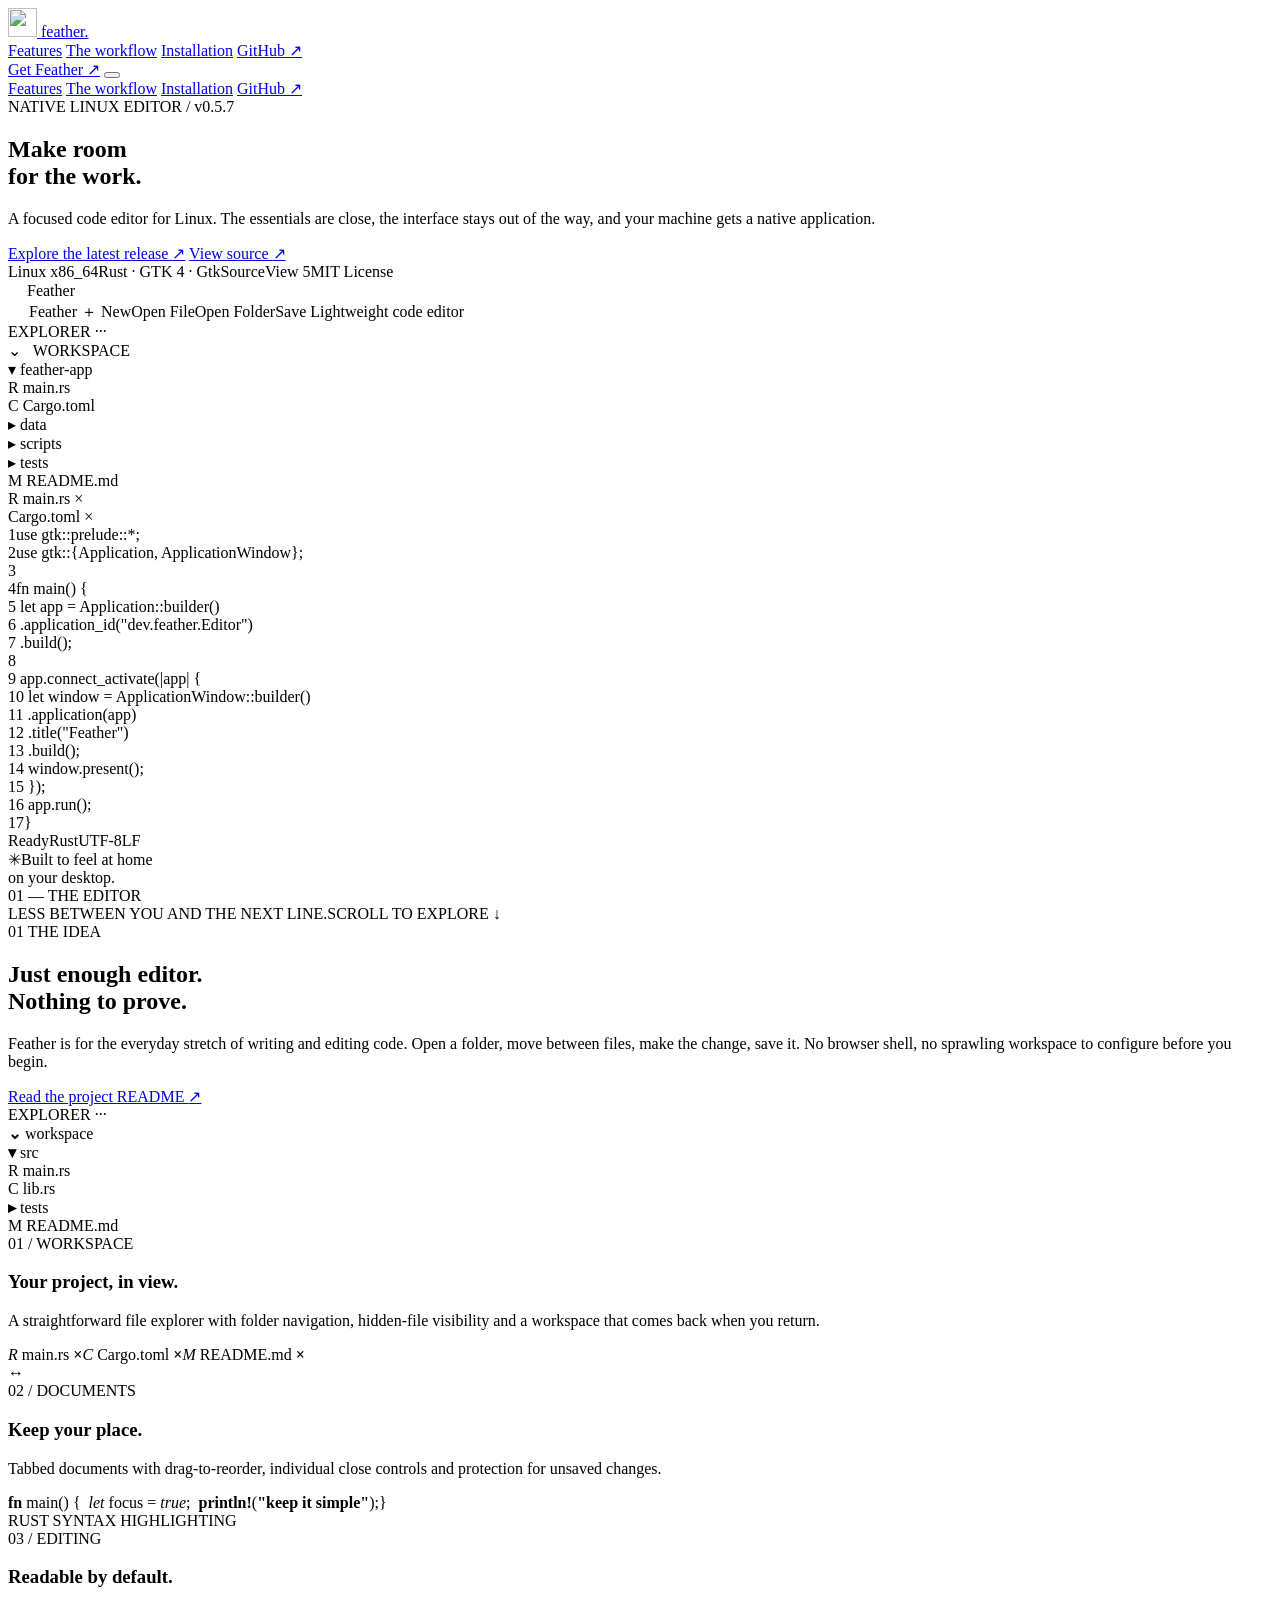
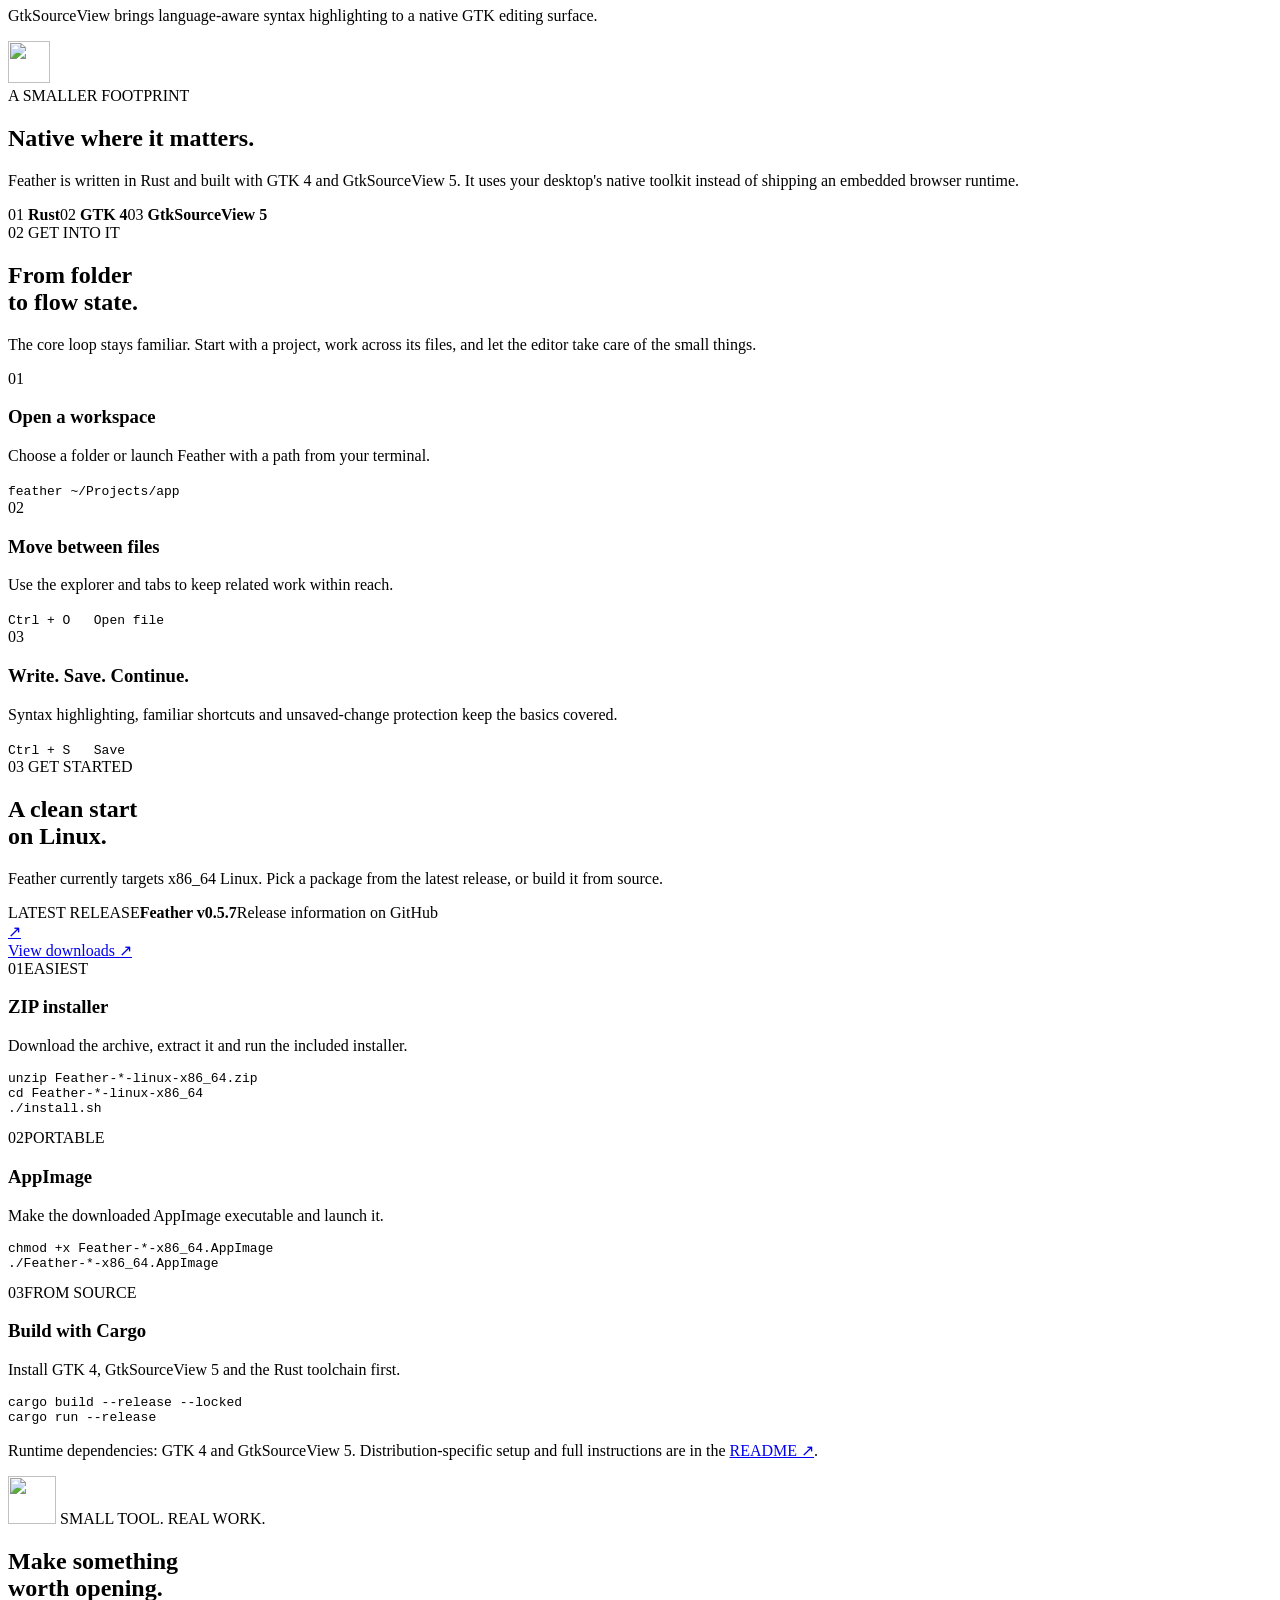
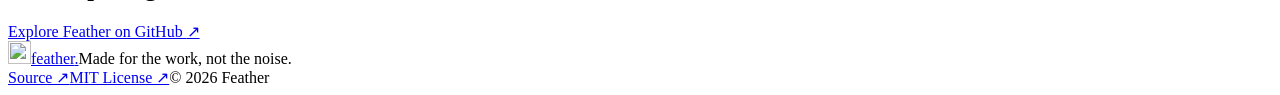
==== docs/index.html @ 0cebb91c "Add Feather project showcase website" ====
<!doctype html>
<html lang="en">
<head>
  <meta charset="utf-8">
  <meta name="viewport" content="width=device-width, initial-scale=1">
  <meta name="theme-color" content="#11111b">
  <meta name="description" content="Feather is a lightweight native code editor for Linux. Focused editing, a familiar workspace, and no Electron runtime.">
  <meta property="og:type" content="website">
  <meta property="og:title" content="Feather — A quieter place to write code">
  <meta property="og:description" content="A lightweight native code editor for Linux, built with Rust, GTK 4 and GtkSourceView 5.">
  <meta property="og:image" content="assets/feather-mark.svg">
  <title>Feather — A quieter place to write code</title>
  <link rel="icon" type="image/svg+xml" href="assets/feather-mark.svg">
  <link rel="preconnect" href="https://fonts.googleapis.com">
  <link rel="preconnect" href="https://fonts.gstatic.com" crossorigin>
  <link href="https://fonts.googleapis.com/css2?family=DM+Mono:wght@400;500&family=DM+Sans:wght@400;500;600;700&family=Manrope:wght@400;500;600;700;800&display=swap" rel="stylesheet">
  <link rel="stylesheet" href="styles.css">
  <script src="script.js" defer></script>
</head>
<body>
  <div class="site-shell">
    <header class="site-header">
      <a class="wordmark" href="#top" aria-label="Feather home">
        <img src="assets/feather-mark.svg" alt="" width="29" height="29">
        <span>feather<span class="wordmark-period">.</span></span>
      </a>
      <nav class="main-nav" aria-label="Main navigation">
        <a href="#features">Features</a>
        <a href="#workflow">The workflow</a>
        <a href="#install">Installation</a>
        <a href="https://github.com/ADevNamedDeLL/Feather" target="_blank" rel="noreferrer">GitHub <span aria-hidden="true">↗</span></a>
      </nav>
      <a class="header-cta" href="#install">Get Feather <span aria-hidden="true">↗</span></a>
      <button class="menu-toggle" type="button" aria-label="Open navigation" aria-expanded="false" aria-controls="mobile-nav"><span></span><span></span></button>
    </header>
    <nav class="mobile-nav" id="mobile-nav" aria-label="Mobile navigation">
      <a href="#features">Features</a>
      <a href="#workflow">The workflow</a>
      <a href="#install">Installation</a>
      <a href="https://github.com/ADevNamedDeLL/Feather" target="_blank" rel="noreferrer">GitHub ↗</a>
    </nav>

    <main id="top">
      <section class="hero">
        <div class="hero-copy">
          <div class="eyebrow"><span class="status-dot"></span> NATIVE LINUX EDITOR <span class="eyebrow-divider">/</span> <span data-version>v0.5.7</span></div>
          <h1>Make room<br>for <span class="serif-word">the work.</span></h1>
          <p class="hero-description">A focused code editor for Linux. The essentials are close, the interface stays out of the way, and your machine gets a native application.</p>
          <div class="hero-actions">
            <a class="button button-primary" href="https://github.com/ADevNamedDeLL/Feather/releases/latest">Explore the latest release <span aria-hidden="true">↗</span></a>
            <a class="text-link" href="https://github.com/ADevNamedDeLL/Feather" target="_blank" rel="noreferrer">View source <span aria-hidden="true">↗</span></a>
          </div>
          <div class="hero-meta"><span><i></i> Linux x86_64</span><span>Rust · GTK 4 · GtkSourceView 5</span><span>MIT License</span></div>
        </div>
        <div class="hero-art" aria-label="Illustration of the Feather code editor interface">
          <div class="art-glow"></div>
          <div class="editor-window">
            <div class="window-top">
              <div class="window-controls"><i></i><i></i><i></i></div>
              <div class="window-title"><img src="assets/feather-mark.svg" alt="" width="15" height="15"> Feather</div>
              <div class="window-top-end"><span></span><span></span><span></span></div>
            </div>
            <div class="editor-toolbar">
              <span class="mini-brand"><img src="assets/feather-mark.svg" alt="" width="17" height="17"> Feather</span>
              <span class="tool-pill">＋ New</span><span class="tool-pill">Open File</span><span class="tool-pill">Open Folder</span><span class="tool-pill">Save</span>
              <span class="toolbar-caption">Lightweight code editor</span>
            </div>
            <div class="editor-content">
              <aside class="editor-sidebar">
                <div class="sidebar-heading">EXPLORER <span>···</span></div>
                <div class="workspace-label">⌄ &nbsp; WORKSPACE</div>
                <div class="folder-row"><span class="folder-glyph">▾</span> feather-app</div>
                <div class="file-row active"><span class="file-glyph rust">R</span> main.rs</div>
                <div class="file-row"><span class="file-glyph blue">C</span> Cargo.toml</div>
                <div class="folder-row"><span class="folder-glyph">▸</span> data</div>
                <div class="folder-row"><span class="folder-glyph">▸</span> scripts</div>
                <div class="folder-row"><span class="folder-glyph">▸</span> tests</div>
                <div class="file-row"><span class="file-glyph muted">M</span> README.md</div>
              </aside>
              <div class="code-panel">
                <div class="tab-strip"><div class="tab active"><span class="file-glyph rust">R</span> main.rs <span class="tab-close">×</span></div><div class="tab">Cargo.toml <span class="tab-close">×</span></div></div>
                <div class="code-lines" aria-hidden="true">
                  <div><span class="line-no">1</span><span class="kw">use</span> gtk::prelude::*;</div>
                  <div><span class="line-no">2</span><span class="kw">use</span> gtk::{Application, ApplicationWindow};</div>
                  <div class="blank"><span class="line-no">3</span></div>
                  <div><span class="line-no">4</span><span class="kw">fn</span> <span class="fn">main</span>() {</div>
                  <div><span class="line-no">5</span>    <span class="kw">let</span> app = Application::builder()</div>
                  <div><span class="line-no">6</span>        .application_id(<span class="str">"dev.feather.Editor"</span>)</div>
                  <div><span class="line-no">7</span>        .build();</div>
                  <div class="blank"><span class="line-no">8</span></div>
                  <div><span class="line-no">9</span>    app.connect_activate(|app| {</div>
                  <div><span class="line-no">10</span>        <span class="kw">let</span> window = ApplicationWindow::builder()</div>
                  <div><span class="line-no">11</span>            .application(app)</div>
                  <div><span class="line-no">12</span>            .title(<span class="str">"Feather"</span>)</div>
                  <div><span class="line-no">13</span>            .build();</div>
                  <div><span class="line-no">14</span>        window.present();</div>
                  <div><span class="line-no">15</span>    });</div>
                  <div><span class="line-no">16</span>    app.run();</div>
                  <div><span class="line-no">17</span>}</div>
                </div>
                <div class="editor-status"><span>Ready</span><span>Rust</span><span>UTF-8</span><span>LF</span></div>
              </div>
            </div>
          </div>
          <div class="art-note"><span class="note-mark">✳</span><span>Built to feel at home<br>on your desktop.</span></div>
          <div class="art-index">01 — THE EDITOR</div>
        </div>
        <div class="hero-bottom"><span>LESS BETWEEN YOU AND THE NEXT LINE.</span><span>SCROLL TO EXPLORE <b>↓</b></span></div>
      </section>

      <section class="intro section-pad" id="features">
        <div class="section-kicker"><span>01</span> THE IDEA</div>
        <div class="intro-grid">
          <h2>Just enough editor.<br><span>Nothing to prove.</span></h2>
          <div class="intro-copy"><p>Feather is for the everyday stretch of writing and editing code. Open a folder, move between files, make the change, save it. No browser shell, no sprawling workspace to configure before you begin.</p><a class="inline-link" href="https://github.com/ADevNamedDeLL/Feather#readme">Read the project README <span>↗</span></a></div>
        </div>
        <div class="feature-grid">
          <article class="feature-card feature-large">
            <div class="feature-visual explorer-visual">
              <div class="mini-panel">
                <div class="mini-panel-head">EXPLORER <span>···</span></div>
                <div class="mini-tree"><b>⌄</b> workspace</div>
                <div class="mini-tree indent"><b>▾</b> src</div>
                <div class="mini-tree indent2 selected"><span class="mini-file rust">R</span> main.rs</div>
                <div class="mini-tree indent2"><span class="mini-file blue">C</span> lib.rs</div>
                <div class="mini-tree indent"><b>▸</b> tests</div>
                <div class="mini-tree"><span class="mini-file muted">M</span> README.md</div>
              </div>
            </div>
            <div class="feature-text"><span class="feature-number">01 / WORKSPACE</span><h3>Your project, in view.</h3><p>A straightforward file explorer with folder navigation, hidden-file visibility and a workspace that comes back when you return.</p></div>
          </article>
          <article class="feature-card">
            <div class="feature-visual tabs-visual"><div class="floating-tabs"><span class="floating-tab selected"><i class="rust">R</i> main.rs <b>×</b></span><span class="floating-tab"><i class="blue">C</i> Cargo.toml <b>×</b></span><span class="floating-tab"><i class="green">M</i> README.md <b>×</b></span><div class="tab-cursor">↔</div></div></div>
            <div class="feature-text"><span class="feature-number">02 / DOCUMENTS</span><h3>Keep your place.</h3><p>Tabbed documents with drag-to-reorder, individual close controls and protection for unsaved changes.</p></div>
          </article>
          <article class="feature-card">
            <div class="feature-visual syntax-visual"><div class="syntax-code"><span><b>fn</b> main() {</span><span>&nbsp;&nbsp;<em>let</em> focus = <i>true</i>;</span><span>&nbsp;&nbsp;<b>println!</b>(<strong>"keep it simple"</strong>);</span><span>}</span><div class="syntax-cursor"></div></div><div class="syntax-label">RUST <span>SYNTAX HIGHLIGHTING</span></div></div>
            <div class="feature-text"><span class="feature-number">03 / EDITING</span><h3>Readable by default.</h3><p>GtkSourceView brings language-aware syntax highlighting to a native GTK editing surface.</p></div>
          </article>
        </div>
      </section>

      <section class="principle-band" id="workflow">
        <div class="principle-mark"><img src="assets/feather-mark.svg" alt="" width="42" height="42"></div>
        <div><span class="section-kicker">A SMALLER FOOTPRINT</span><h2>Native where it matters.</h2><p>Feather is written in Rust and built with GTK 4 and GtkSourceView 5. It uses your desktop's native toolkit instead of shipping an embedded browser runtime.</p></div>
        <div class="stack-list"><span>01 <b>Rust</b></span><span>02 <b>GTK 4</b></span><span>03 <b>GtkSourceView 5</b></span></div>
      </section>

      <section class="workflow section-pad">
        <div class="section-kicker"><span>02</span> GET INTO IT</div>
        <div class="workflow-heading"><h2>From folder<br>to <span>flow state.</span></h2><p>The core loop stays familiar. Start with a project, work across its files, and let the editor take care of the small things.</p></div>
        <div class="workflow-steps">
          <div class="workflow-step"><span class="step-no">01</span><div><h3>Open a workspace</h3><p>Choose a folder or launch Feather with a path from your terminal.</p><code>feather ~/Projects/app</code></div></div>
          <div class="workflow-step"><span class="step-no">02</span><div><h3>Move between files</h3><p>Use the explorer and tabs to keep related work within reach.</p><code>Ctrl + O &nbsp; Open file</code></div></div>
          <div class="workflow-step"><span class="step-no">03</span><div><h3>Write. Save. Continue.</h3><p>Syntax highlighting, familiar shortcuts and unsaved-change protection keep the basics covered.</p><code>Ctrl + S &nbsp; Save</code></div></div>
        </div>
      </section>

      <section class="install-section section-pad" id="install">
        <div class="section-kicker"><span>03</span> GET STARTED</div>
        <div class="install-layout">
          <div class="install-copy"><h2>A clean start<br>on <span>Linux.</span></h2><p>Feather currently targets x86_64 Linux. Pick a package from the latest release, or build it from source.</p><div class="release-card"><div><span class="release-label">LATEST RELEASE</span><strong data-release-name>Feather v0.5.7</strong><span class="release-date" data-release-date>Release information on GitHub</span></div><a href="https://github.com/ADevNamedDeLL/Feather/releases/latest" aria-label="View latest Feather release">↗</a></div><a class="button button-primary install-button" href="https://github.com/ADevNamedDeLL/Feather/releases/latest">View downloads <span aria-hidden="true">↗</span></a></div>
          <div class="install-options">
            <article class="install-option"><div class="option-top"><span>01</span><span class="option-tag">EASIEST</span></div><h3>ZIP installer</h3><p>Download the archive, extract it and run the included installer.</p><pre><code>unzip Feather-*-linux-x86_64.zip
cd Feather-*-linux-x86_64
./install.sh</code></pre></article>
            <article class="install-option"><div class="option-top"><span>02</span><span class="option-tag">PORTABLE</span></div><h3>AppImage</h3><p>Make the downloaded AppImage executable and launch it.</p><pre><code>chmod +x Feather-*-x86_64.AppImage
./Feather-*-x86_64.AppImage</code></pre></article>
            <article class="install-option"><div class="option-top"><span>03</span><span class="option-tag">FROM SOURCE</span></div><h3>Build with Cargo</h3><p>Install GTK 4, GtkSourceView 5 and the Rust toolchain first.</p><pre><code>cargo build --release --locked
cargo run --release</code></pre></article>
          </div>
        </div>
        <p class="dependency-note">Runtime dependencies: GTK 4 and GtkSourceView 5. Distribution-specific setup and full instructions are in the <a href="https://github.com/ADevNamedDeLL/Feather#requirements">README ↗</a>.</p>
      </section>

      <section class="closing">
        <div class="closing-orbit orbit-one"></div><div class="closing-orbit orbit-two"></div>
        <img src="assets/feather-mark.svg" alt="" width="48" height="48">
        <span class="section-kicker">SMALL TOOL. REAL WORK.</span>
        <h2>Make something<br><span>worth opening.</span></h2>
        <a class="button button-primary" href="https://github.com/ADevNamedDeLL/Feather">Explore Feather on GitHub <span>↗</span></a>
      </section>
    </main>

    <footer class="site-footer"><a class="wordmark footer-wordmark" href="#top"><img src="assets/feather-mark.svg" alt="" width="23" height="23"><span>feather<span class="wordmark-period">.</span></span></a><span>Made for the work, not the noise.</span><div><a href="https://github.com/ADevNamedDeLL/Feather">Source ↗</a><a href="https://github.com/ADevNamedDeLL/Feather/blob/main/LICENSE">MIT License ↗</a><span>© <span data-year>2026</span> Feather</span></div></footer>
  </div>
</body>
</html>
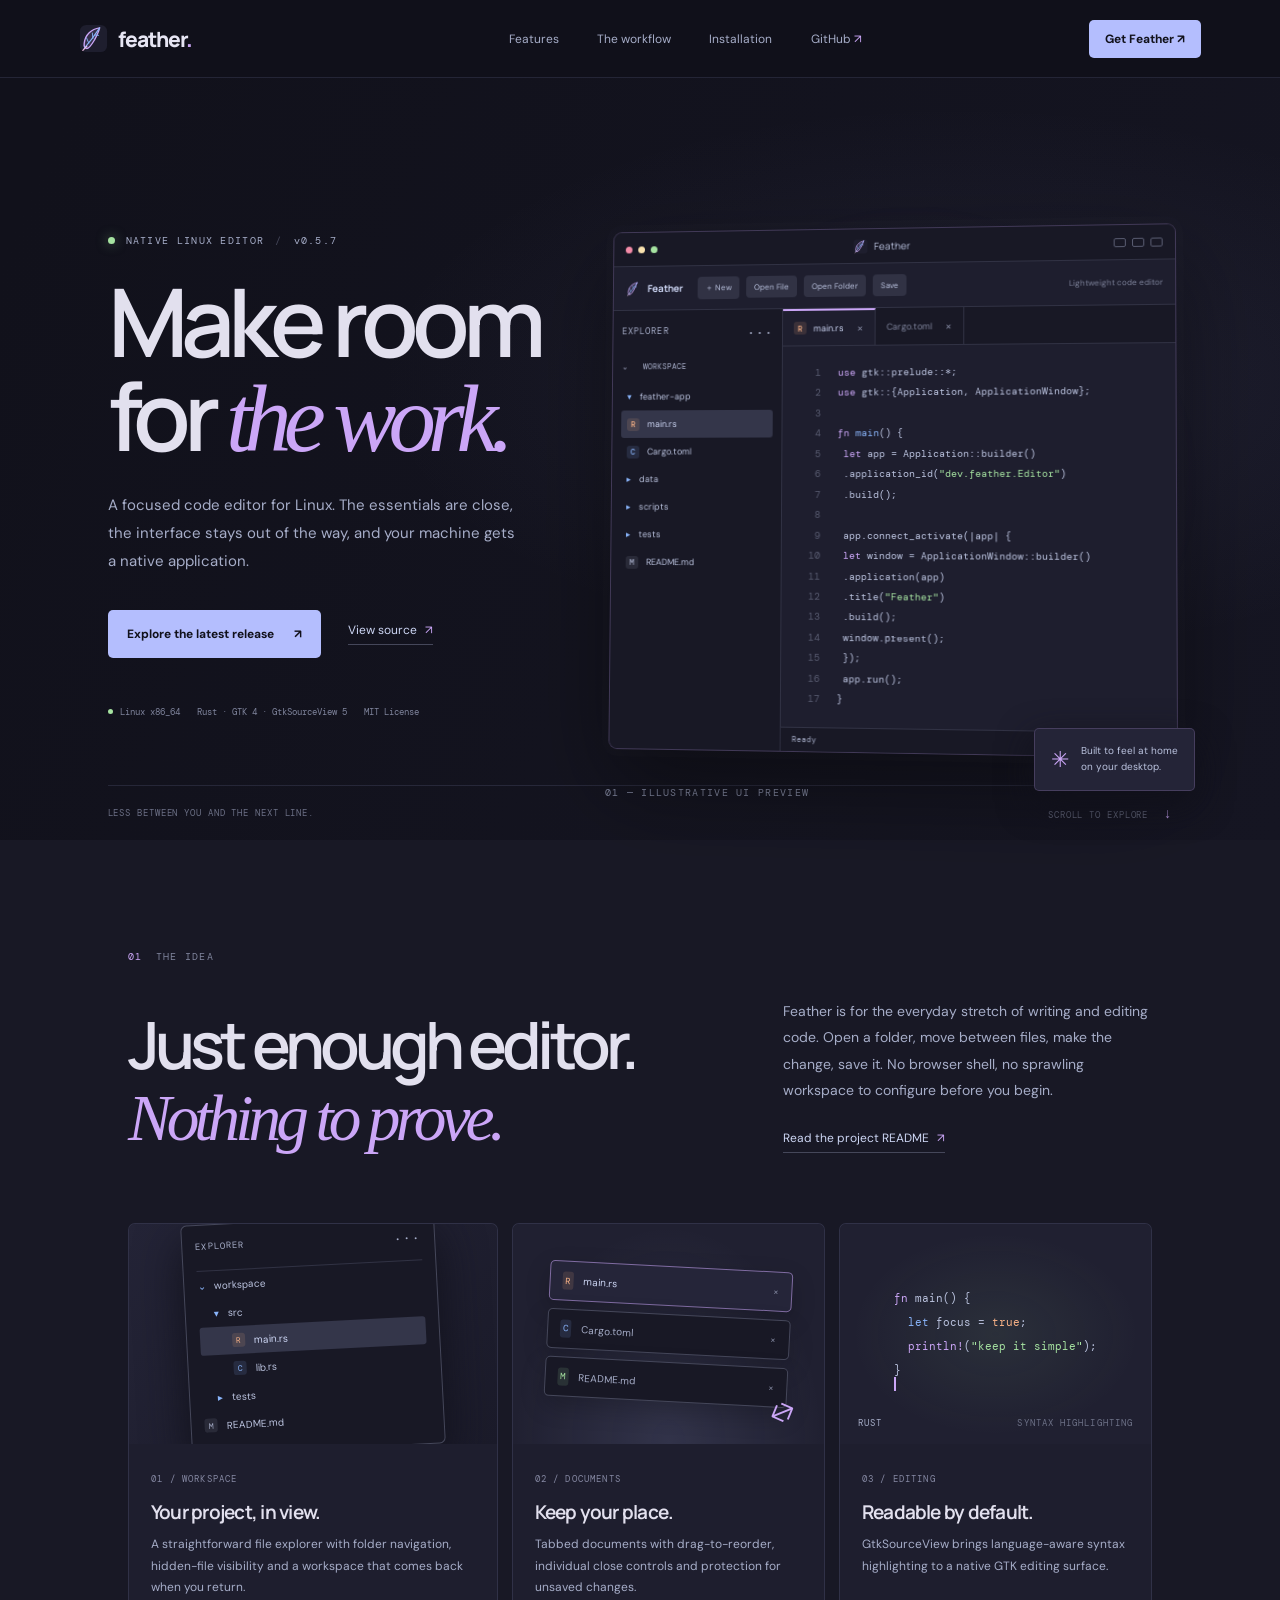
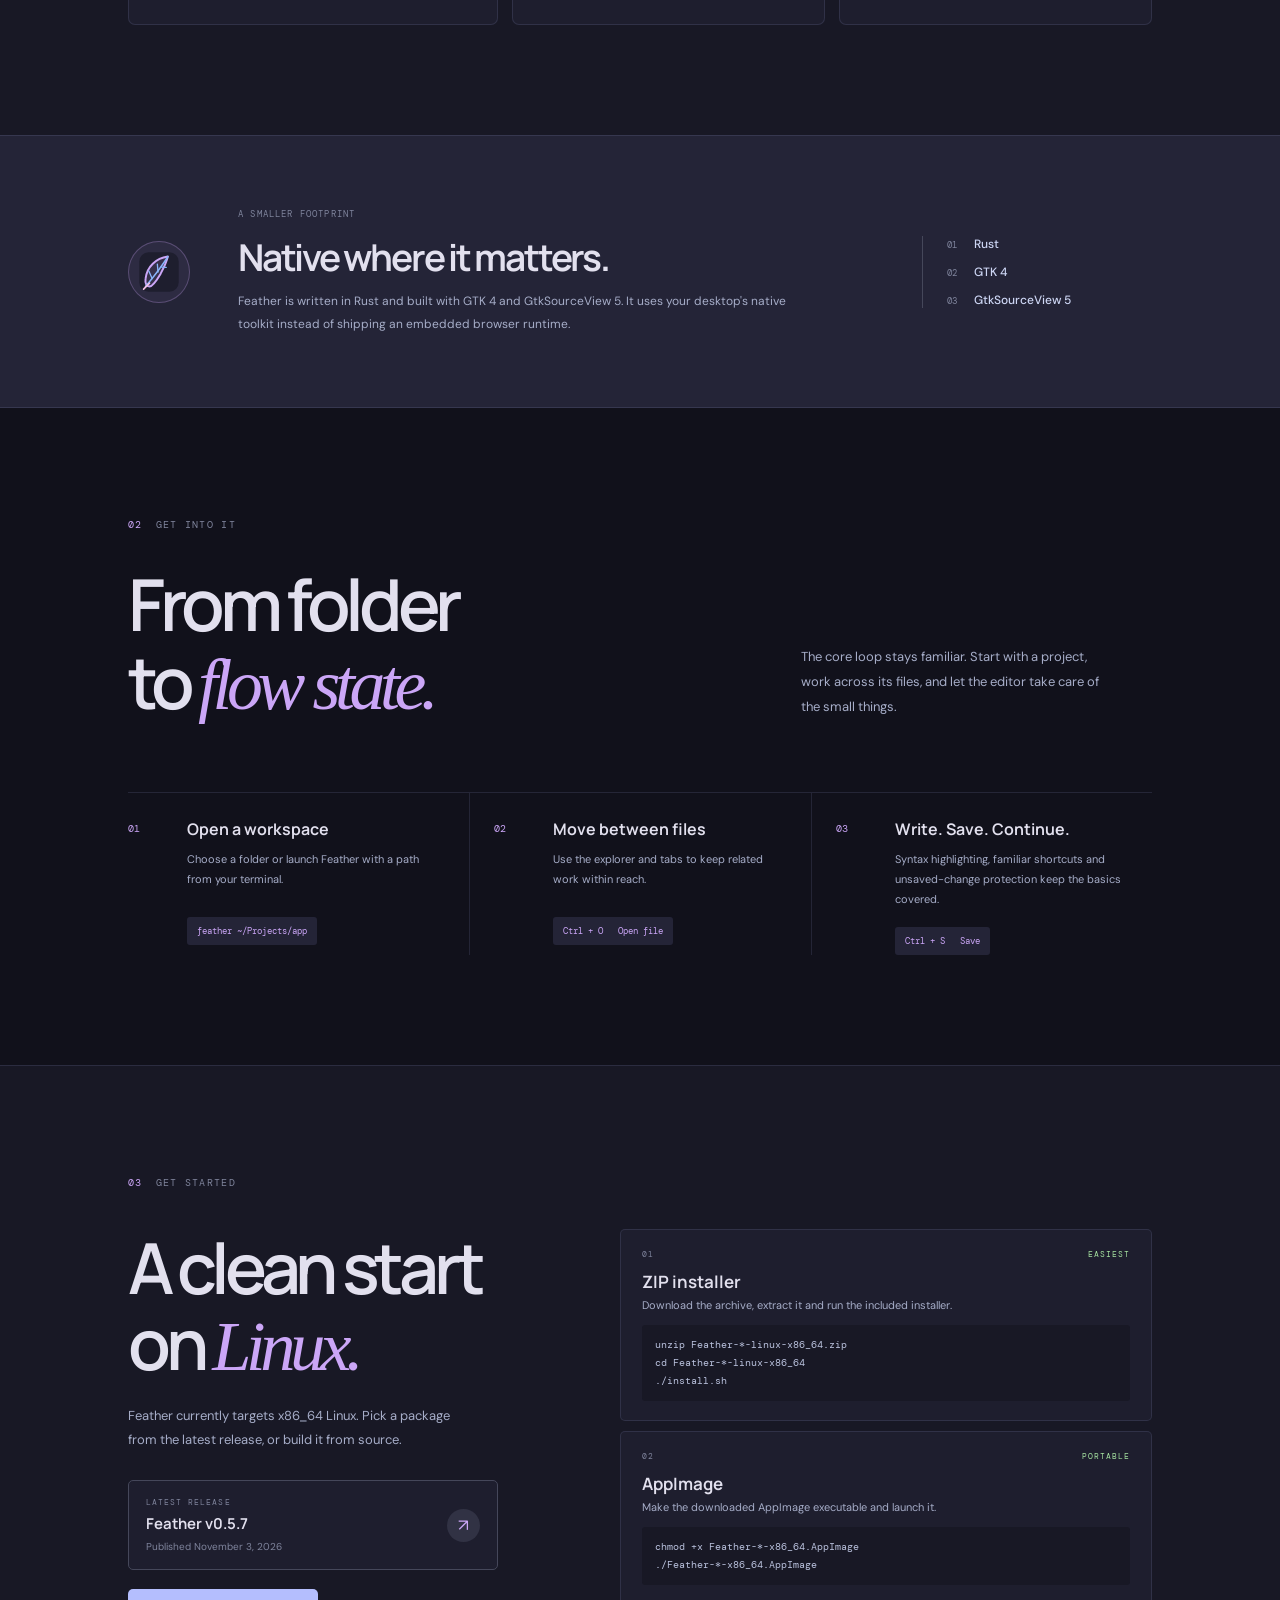
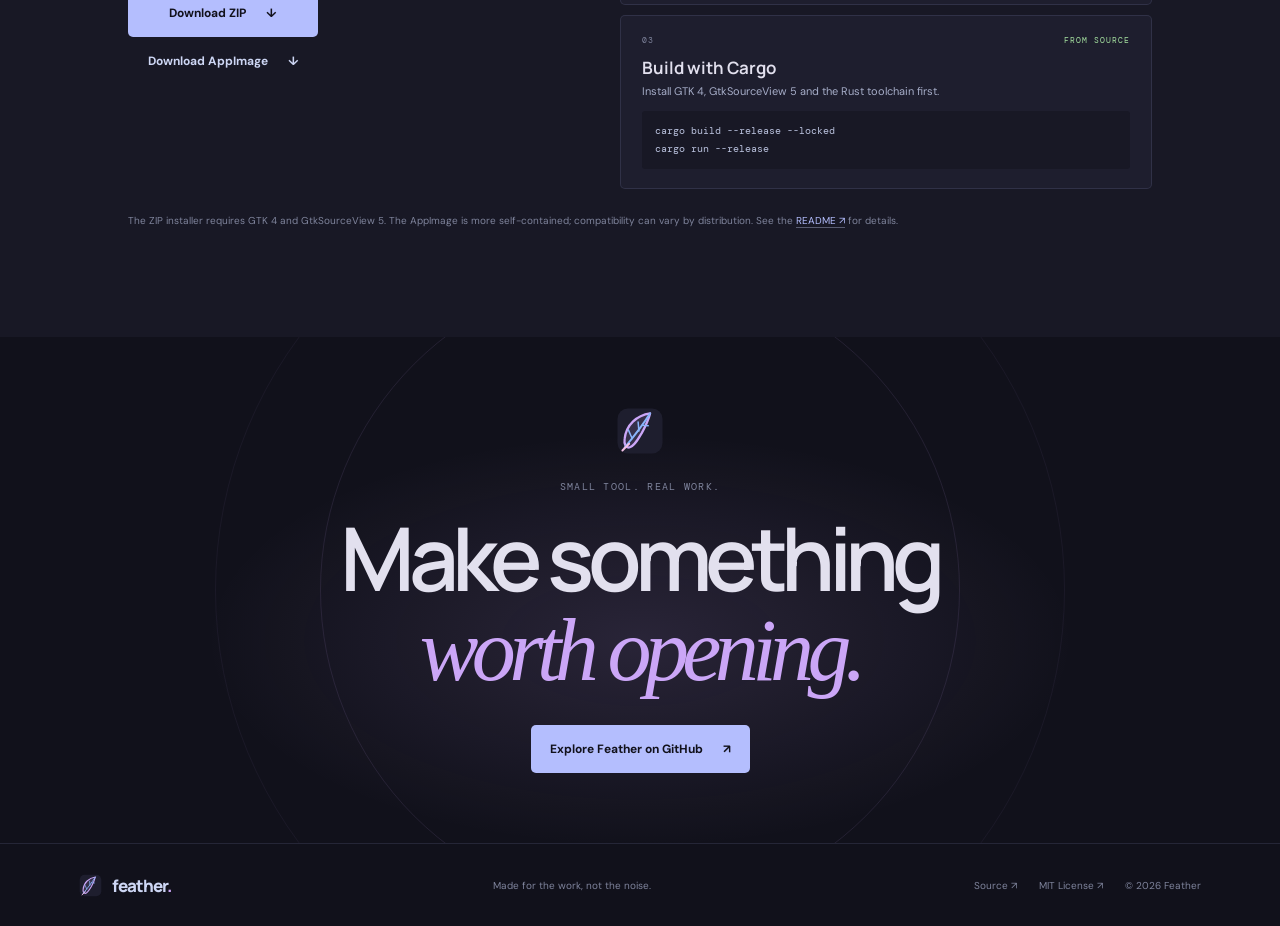
==== commit a908f75c: "Use official Feather icon and link verified release assets" ====
--- a/docs/index.html
+++ b/docs/index.html
@@ -8,9 +8,9 @@
   <meta property="og:type" content="website">
   <meta property="og:title" content="Feather — A quieter place to write code">
   <meta property="og:description" content="A lightweight native code editor for Linux, built with Rust, GTK 4 and GtkSourceView 5.">
-  <meta property="og:image" content="assets/feather-mark.svg">
+  <meta property="og:image" content="assets/feather-logo.svg">
   <title>Feather — A quieter place to write code</title>
-  <link rel="icon" type="image/svg+xml" href="assets/feather-mark.svg">
+  <link rel="icon" type="image/svg+xml" href="assets/feather-logo.svg">
   <link rel="preconnect" href="https://fonts.googleapis.com">
   <link rel="preconnect" href="https://fonts.gstatic.com" crossorigin>
   <link href="https://fonts.googleapis.com/css2?family=DM+Mono:wght@400;500&family=DM+Sans:wght@400;500;600;700&family=Manrope:wght@400;500;600;700;800&display=swap" rel="stylesheet">
@@ -21,7 +21,7 @@
   <div class="site-shell">
     <header class="site-header">
       <a class="wordmark" href="#top" aria-label="Feather home">
-        <img src="assets/feather-mark.svg" alt="" width="29" height="29">
+        <img src="assets/feather-logo.svg" alt="" width="29" height="29">
         <span>feather<span class="wordmark-period">.</span></span>
       </a>
       <nav class="main-nav" aria-label="Main navigation">
@@ -57,11 +57,11 @@
           <div class="editor-window">
             <div class="window-top">
               <div class="window-controls"><i></i><i></i><i></i></div>
-              <div class="window-title"><img src="assets/feather-mark.svg" alt="" width="15" height="15"> Feather</div>
+              <div class="window-title"><img src="assets/feather-logo.svg" alt="" width="15" height="15"> Feather</div>
               <div class="window-top-end"><span></span><span></span><span></span></div>
             </div>
             <div class="editor-toolbar">
-              <span class="mini-brand"><img src="assets/feather-mark.svg" alt="" width="17" height="17"> Feather</span>
+              <span class="mini-brand"><img src="assets/feather-logo.svg" alt="" width="17" height="17"> Feather</span>
               <span class="tool-pill">＋ New</span><span class="tool-pill">Open File</span><span class="tool-pill">Open Folder</span><span class="tool-pill">Save</span>
               <span class="toolbar-caption">Lightweight code editor</span>
             </div>
@@ -103,7 +103,7 @@
             </div>
           </div>
           <div class="art-note"><span class="note-mark">✳</span><span>Built to feel at home<br>on your desktop.</span></div>
-          <div class="art-index">01 — THE EDITOR</div>
+          <div class="art-index">01 — ILLUSTRATIVE UI PREVIEW</div>
         </div>
         <div class="hero-bottom"><span>LESS BETWEEN YOU AND THE NEXT LINE.</span><span>SCROLL TO EXPLORE <b>↓</b></span></div>
       </section>
@@ -141,7 +141,7 @@
       </section>
 
       <section class="principle-band" id="workflow">
-        <div class="principle-mark"><img src="assets/feather-mark.svg" alt="" width="42" height="42"></div>
+        <div class="principle-mark"><img src="assets/feather-logo.svg" alt="" width="42" height="42"></div>
         <div><span class="section-kicker">A SMALLER FOOTPRINT</span><h2>Native where it matters.</h2><p>Feather is written in Rust and built with GTK 4 and GtkSourceView 5. It uses your desktop's native toolkit instead of shipping an embedded browser runtime.</p></div>
         <div class="stack-list"><span>01 <b>Rust</b></span><span>02 <b>GTK 4</b></span><span>03 <b>GtkSourceView 5</b></span></div>
       </section>
@@ -159,7 +159,7 @@
       <section class="install-section section-pad" id="install">
         <div class="section-kicker"><span>03</span> GET STARTED</div>
         <div class="install-layout">
-          <div class="install-copy"><h2>A clean start<br>on <span>Linux.</span></h2><p>Feather currently targets x86_64 Linux. Pick a package from the latest release, or build it from source.</p><div class="release-card"><div><span class="release-label">LATEST RELEASE</span><strong data-release-name>Feather v0.5.7</strong><span class="release-date" data-release-date>Release information on GitHub</span></div><a href="https://github.com/ADevNamedDeLL/Feather/releases/latest" aria-label="View latest Feather release">↗</a></div><a class="button button-primary install-button" href="https://github.com/ADevNamedDeLL/Feather/releases/latest">View downloads <span aria-hidden="true">↗</span></a></div>
+          <div class="install-copy"><h2>A clean start<br>on <span>Linux.</span></h2><p>Feather currently targets x86_64 Linux. Pick a package from the latest release, or build it from source.</p><div class="release-card"><div><span class="release-label">LATEST RELEASE</span><strong data-release-name>Feather v0.5.7</strong><span class="release-date" data-release-date>Published November 3, 2026</span></div><a href="https://github.com/ADevNamedDeLL/Feather/releases/latest" aria-label="View latest Feather release">↗</a></div><div class="download-links"><a class="button button-primary install-button" href="https://github.com/ADevNamedDeLL/Feather/releases/download/v0.5.7/Feather-0.5.7-linux-x86_64.zip">Download ZIP <span aria-hidden="true">↓</span></a><a class="button button-secondary install-button" href="https://github.com/ADevNamedDeLL/Feather/releases/download/v0.5.7/Feather-0.5.7-x86_64.AppImage">Download AppImage <span aria-hidden="true">↓</span></a></div></div>
           <div class="install-options">
             <article class="install-option"><div class="option-top"><span>01</span><span class="option-tag">EASIEST</span></div><h3>ZIP installer</h3><p>Download the archive, extract it and run the included installer.</p><pre><code>unzip Feather-*-linux-x86_64.zip
 cd Feather-*-linux-x86_64
@@ -170,19 +170,19 @@
 cargo run --release</code></pre></article>
           </div>
         </div>
-        <p class="dependency-note">Runtime dependencies: GTK 4 and GtkSourceView 5. Distribution-specific setup and full instructions are in the <a href="https://github.com/ADevNamedDeLL/Feather#requirements">README ↗</a>.</p>
+        <p class="dependency-note">The ZIP installer requires GTK 4 and GtkSourceView 5. The AppImage is more self-contained; compatibility can vary by distribution. See the <a href="https://github.com/ADevNamedDeLL/Feather#readme">README ↗</a> for details.</p>
       </section>
 
       <section class="closing">
         <div class="closing-orbit orbit-one"></div><div class="closing-orbit orbit-two"></div>
-        <img src="assets/feather-mark.svg" alt="" width="48" height="48">
+        <img src="assets/feather-logo.svg" alt="" width="48" height="48">
         <span class="section-kicker">SMALL TOOL. REAL WORK.</span>
         <h2>Make something<br><span>worth opening.</span></h2>
         <a class="button button-primary" href="https://github.com/ADevNamedDeLL/Feather">Explore Feather on GitHub <span>↗</span></a>
       </section>
     </main>
 
-    <footer class="site-footer"><a class="wordmark footer-wordmark" href="#top"><img src="assets/feather-mark.svg" alt="" width="23" height="23"><span>feather<span class="wordmark-period">.</span></span></a><span>Made for the work, not the noise.</span><div><a href="https://github.com/ADevNamedDeLL/Feather">Source ↗</a><a href="https://github.com/ADevNamedDeLL/Feather/blob/main/LICENSE">MIT License ↗</a><span>© <span data-year>2026</span> Feather</span></div></footer>
+    <footer class="site-footer"><a class="wordmark footer-wordmark" href="#top"><img src="assets/feather-logo.svg" alt="" width="23" height="23"><span>feather<span class="wordmark-period">.</span></span></a><span>Made for the work, not the noise.</span><div><a href="https://github.com/ADevNamedDeLL/Feather">Source ↗</a><a href="https://github.com/ADevNamedDeLL/Feather/blob/main/LICENSE">MIT License ↗</a><span>© <span data-year>2026</span> Feather</span></div></footer>
   </div>
 </body>
 </html>
--- a/docs/styles.css
+++ b/docs/styles.css
@@ -0,0 +1 @@
+:root{color-scheme:dark;--crust:#11111b;--mantle:#181825;--base:#1e1e2e;--surface:#313244;--surface2:#45475a;--muted:#7f849c;--subtle:#a6adc8;--text:#cdd6f4;--lavender:#b4befe;--mauve:#cba6f7;--blue:#89b4fa;--teal:#94e2d5;--green:#a6e3a1;--peach:#fab387;--line:rgba(180,190,254,.12);--sans:"DM Sans",sans-serif;--display:"Manrope",sans-serif;--mono:"DM Mono",monospace}*{box-sizing:border-box}html{scroll-behavior:smooth;scroll-padding-top:90px}body{margin:0;background:var(--crust);color:var(--text);font-family:var(--sans);font-size:15px;-webkit-font-smoothing:antialiased}a{color:inherit;text-decoration:none}.site-shell{max-width:1600px;margin:0 auto;overflow:hidden;background:var(--crust)}.site-header{height:78px;padding:0 clamp(24px,6.2vw,100px);display:flex;align-items:center;justify-content:space-between;border-bottom:1px solid var(--line);position:relative;z-index:10;background:rgba(17,17,27,.92)}.wordmark{display:inline-flex;align-items:center;gap:10px;font:800 21px var(--display);letter-spacing:-1.1px;color:#e6e5f3}.wordmark img{object-fit:contain}.wordmark-period{color:var(--mauve)}.main-nav{display:flex;gap:clamp(20px,3vw,46px);align-items:center;margin-left:90px}.main-nav a,.mobile-nav a{font-size:12px;color:var(--subtle);transition:color .2s}.main-nav a:hover,.mobile-nav a:hover{color:var(--lavender)}.main-nav a span{color:var(--mauve)}.header-cta{font-size:12px;font-weight:700;color:var(--crust);background:var(--lavender);padding:11px 16px;border-radius:5px;transition:background .2s,transform .2s}.header-cta:hover,.button-primary:hover{background:#cdd2ff;transform:translateY(-2px)}.menu-toggle,.mobile-nav{display:none}.hero{min-height:700px;padding:100px clamp(24px,8.4vw,136px) 28px;position:relative;display:grid;grid-template-columns:.88fr 1.12fr;align-items:center;gap:4vw;background:radial-gradient(ellipse at 75% 40%,rgba(137,139,202,.09),transparent 43%),linear-gradient(115deg,#11111b 5%,#151522 100%)}.hero-copy{position:relative;z-index:2;padding-bottom:38px}.eyebrow,.section-kicker,.feature-number,.release-label,.option-top,.art-index{font:10px var(--mono);letter-spacing:.13em;color:var(--muted)}.eyebrow{display:flex;align-items:center;gap:11px;color:var(--subtle)}.status-dot{width:7px;height:7px;border-radius:50%;background:var(--green);box-shadow:0 0 12px rgba(166,227,161,.5)}.eyebrow-divider{color:var(--surface2)}h1,h2,h3,p{margin-top:0}h1,h2{font-family:var(--display);font-weight:600;letter-spacing:-.075em}h1{font-size:clamp(66px,7.4vw,112px);line-height:.99;margin:27px 0 26px;color:#e2e0ee}h1 .serif-word{font-family:Georgia,serif;font-weight:400;font-style:italic;letter-spacing:-.085em;color:var(--mauve)}.hero-description{max-width:410px;color:var(--subtle);font-size:15px;line-height:1.85}.hero-actions{display:flex;align-items:center;gap:27px;margin-top:34px}.button{min-height:48px;padding:0 19px;display:inline-flex;align-items:center;justify-content:center;gap:20px;border-radius:5px;font-size:12px;font-weight:700;transition:transform .2s,background .2s}.button-primary{background:var(--lavender);color:var(--crust)}.text-link,.inline-link{font-size:12px;color:var(--text);border-bottom:1px solid var(--surface2);padding-bottom:6px}.text-link span,.inline-link span{color:var(--mauve);margin-left:5px}.hero-meta{display:flex;flex-wrap:wrap;gap:17px;margin-top:48px;color:var(--muted);font:9px var(--mono)}.hero-meta span{display:flex;align-items:center;gap:7px}.hero-meta i{width:5px;height:5px;border-radius:50%;background:var(--green)}.hero-art{position:relative;min-width:0;padding:48px 0 60px}.art-glow{position:absolute;inset:4% -5% 8% 4%;background:radial-gradient(ellipse,rgba(203,166,247,.14),transparent 65%);filter:blur(28px)}.editor-window{position:relative;z-index:1;background:#1e1e2e;border:1px solid rgba(203,166,247,.2);border-radius:9px;overflow:hidden;box-shadow:0 36px 90px rgba(0,0,0,.42),0 0 0 7px rgba(255,255,255,.012);transform:perspective(1400px) rotateY(-5deg) rotateX(2deg)}.window-top{height:35px;background:#181825;border-bottom:1px solid #313244;display:flex;align-items:center;justify-content:space-between;padding:0 12px}.window-controls,.window-top-end{display:flex;gap:6px;align-items:center}.window-controls i{width:7px;height:7px;border-radius:50%;background:#585b70}.window-controls i:first-child{background:#f38ba8}.window-controls i:nth-child(2){background:#f9e2af}.window-controls i:nth-child(3){background:#a6e3a1}.window-title{display:flex;align-items:center;gap:6px;color:#bac2de;font:10px var(--display)}.window-top-end span{width:12px;height:9px;border:1px solid #585b70;border-radius:2px}.editor-toolbar{height:45px;display:flex;align-items:center;gap:7px;padding:0 12px;border-bottom:1px solid #313244}.mini-brand{display:flex;align-items:center;gap:6px;font:700 10px var(--display);color:#cdd6f4;margin-right:8px}.tool-pill{padding:6px 8px;border-radius:4px;background:#313244;color:#bac2de;font:8px var(--sans)}.toolbar-caption{margin-left:auto;color:#7f849c;font-size:8px}.editor-content{display:grid;grid-template-columns:31% 69%;min-height:335px}.editor-sidebar{background:#181825;padding:15px 9px;border-right:1px solid #313244;font-size:9px;color:#bac2de}.sidebar-heading{font:9px var(--mono);letter-spacing:.12em;color:#a6adc8;display:flex;justify-content:space-between;margin:0 0 19px}.sidebar-heading span{font-size:14px}.workspace-label{font:8px var(--mono);color:#a6adc8;margin-bottom:12px}.folder-row,.file-row{height:28px;display:flex;align-items:center;gap:8px;padding-left:6px}.folder-glyph{color:#89b4fa}.file-row.active{background:#34364a;border-radius:3px;color:#cdd6f4}.file-glyph{display:inline-flex;align-items:center;justify-content:center;width:13px;height:13px;border-radius:3px;font:8px var(--mono);font-weight:500}.rust{color:#fab387;background:rgba(250,179,135,.13)}.blue{color:#89b4fa;background:rgba(137,180,250,.13)}.muted{color:#a6adc8;background:rgba(166,173,200,.12)}.green{color:#a6e3a1;background:rgba(166,227,161,.13)}.code-panel{min-width:0;background:#1e1e2e;display:flex;flex-direction:column}.tab-strip{height:38px;background:#181825;display:flex;border-bottom:1px solid #313244}.tab{padding:0 11px;display:flex;align-items:center;gap:7px;color:#7f849c;font-size:9px;border-right:1px solid #313244}.tab.active{color:#cdd6f4;background:#1e1e2e;border-top:2px solid #cba6f7}.tab-close{font-size:12px;color:#7f849c;margin-left:6px}.code-lines{padding:17px 12px;flex:1;color:#bac2de;font:clamp(8px,.78vw,11px)/2.05 var(--mono);white-space:nowrap;overflow:hidden}.line-no{display:inline-block;width:27px;color:#585b70;text-align:right;margin-right:17px}.kw{color:#cba6f7}.fn{color:#89b4fa}.str{color:#a6e3a1}.editor-status{height:24px;background:#181825;border-top:1px solid #313244;display:flex;align-items:center;gap:16px;padding:0 11px;color:#a6adc8;font:8px var(--mono)}.editor-status span:first-child{margin-right:auto}.art-note{position:absolute;z-index:2;right:-23px;bottom:21px;display:flex;align-items:center;gap:12px;padding:13px 16px;background:#242437;border:1px solid rgba(203,166,247,.2);border-radius:5px;color:#bac2de;font-size:10px;line-height:1.6;box-shadow:0 12px 35px #11111b}.note-mark{color:var(--mauve);font-size:22px}.art-index{position:absolute;left:0;bottom:13px}.hero-bottom{position:absolute;bottom:0;left:clamp(24px,8.4vw,136px);right:clamp(24px,8.4vw,136px);height:55px;border-top:1px solid var(--line);display:flex;justify-content:space-between;align-items:center;color:#6c7086;font:9px var(--mono);letter-spacing:.1em}.hero-bottom b{color:var(--mauve);font-size:14px;margin-left:9px}.section-pad{padding:110px clamp(24px,10vw,160px)}.intro{background:#181825}.section-kicker{display:flex;align-items:center;gap:13px}.section-kicker>span{color:var(--mauve)}.intro-grid{display:grid;grid-template-columns:1.2fr .8fr;gap:8vw;align-items:end;margin:35px 0 70px}.intro-grid h2,.workflow-heading h2,.install-copy h2{font-size:clamp(42px,5.1vw,72px);line-height:1.08;margin:0;color:#e2e0ee}.intro-grid h2 span,.workflow-heading h2 span,.install-copy h2 span{color:var(--mauve);font-family:Georgia,serif;font-style:italic;font-weight:400}.intro-copy p{font-size:14px;line-height:1.9;color:var(--subtle);max-width:440px;margin-bottom:23px}.inline-link{display:inline-block;color:var(--text)}.feature-grid{display:grid;grid-template-columns:1.18fr 1fr 1fr;gap:14px}.feature-card{background:#1e1e2e;border:1px solid var(--line);border-radius:7px;overflow:hidden;min-width:0}.feature-visual{height:220px;background:linear-gradient(135deg,#242437,#1b1b2a);display:flex;align-items:center;justify-content:center;position:relative;overflow:hidden}.feature-large .feature-visual{height:220px}.mini-panel{width:69%;max-width:310px;background:#181825;border:1px solid #45475a;border-radius:6px;padding:15px 13px;box-shadow:0 20px 45px #11111b;transform:rotate(-3deg)}.mini-panel-head{display:flex;justify-content:space-between;color:#a6adc8;font:9px var(--mono);letter-spacing:.12em;padding-bottom:13px;border-bottom:1px solid #313244}.mini-panel-head span{font-size:13px}.mini-tree{height:28px;display:flex;align-items:center;gap:9px;color:#bac2de;font-size:10px}.mini-tree b{color:#89b4fa;font-weight:400}.mini-tree.indent{padding-left:15px}.mini-tree.indent2{padding-left:32px}.mini-tree.selected{background:#34364a;border-radius:3px;color:#cdd6f4}.mini-file{font:8px var(--mono);padding:2px 4px;border-radius:3px}.feature-text{padding:23px 22px 25px}.feature-number{font-size:9px;color:#8588a2}.feature-text h3{font:650 19px var(--display);letter-spacing:-.04em;color:#e2e0ee;margin:12px 0 9px}.feature-text p{font-size:12px;line-height:1.8;color:var(--subtle);margin:0;max-width:360px}.tabs-visual{background:radial-gradient(ellipse at 50% 100%,rgba(180,190,254,.12),transparent 70%),#202031}.floating-tabs{position:relative;display:flex;flex-direction:column;gap:8px;width:78%;transform:rotate(3deg)}.floating-tab{height:40px;display:flex;align-items:center;gap:10px;background:#181825;border:1px solid #45475a;border-radius:5px;padding:0 12px;color:#a6adc8;font-size:10px;box-shadow:0 9px 24px rgba(0,0,0,.2)}.floating-tab.selected{border-color:rgba(203,166,247,.55);color:#cdd6f4;background:#252539}.floating-tab i{font:9px var(--mono);font-style:normal;padding:3px;border-radius:3px}.floating-tab b{margin-left:auto;color:#7f849c;font-weight:400}.tab-cursor{position:absolute;right:-9px;bottom:-21px;color:var(--mauve);font-size:25px;transform:rotate(-25deg)}.syntax-visual{background:radial-gradient(ellipse at 50% 50%,rgba(166,227,161,.08),transparent 65%),#202031}.syntax-code{font:11px/2.2 var(--mono);color:#bac2de;position:relative}.syntax-code span{display:block}.syntax-code b{color:#cba6f7;font-weight:400}.syntax-code em{font-style:normal;color:#89b4fa}.syntax-code i{font-style:normal;color:#fab387}.syntax-code strong{font-weight:400;color:#a6e3a1}.syntax-cursor{position:absolute;left:0;bottom:-9px;width:2px;height:14px;background:#cba6f7;animation:blink 1.1s step-end infinite}.syntax-label{position:absolute;bottom:15px;left:18px;right:18px;display:flex;justify-content:space-between;color:#a6adc8;font:9px var(--mono);letter-spacing:.12em}.syntax-label span{color:#6c7086}.principle-band{padding:72px clamp(24px,10vw,160px);display:grid;grid-template-columns:75px 1fr 230px;gap:35px;align-items:center;background:#242437;border-top:1px solid var(--line);border-bottom:1px solid var(--line)}.principle-mark{width:62px;height:62px;border:1px solid rgba(203,166,247,.28);border-radius:50%;display:grid;place-items:center;background:rgba(203,166,247,.06)}.principle-band .section-kicker{font-size:9px}.principle-band h2{font:650 clamp(24px,3vw,37px) var(--display);letter-spacing:-.06em;margin:12px 0 8px;color:#e2e0ee}.principle-band p{max-width:560px;color:var(--subtle);font-size:12px;line-height:1.9;margin:0}.stack-list{display:flex;flex-direction:column;gap:12px;border-left:1px solid #45475a;padding-left:24px;color:#7f849c;font:9px var(--mono)}.stack-list b{color:#cdd6f4;font:500 12px var(--sans);margin-left:12px}.workflow{background:#11111b}.workflow-heading{display:flex;justify-content:space-between;align-items:end;gap:50px;margin:35px 0 68px}.workflow-heading h2{font-size:clamp(46px,5.6vw,78px)}.workflow-heading p{max-width:310px;color:var(--subtle);font-size:13px;line-height:1.9;margin:0 4% 5px 0}.workflow-steps{display:grid;grid-template-columns:repeat(3,1fr);border-top:1px solid var(--line)}.workflow-step{display:grid;grid-template-columns:45px 1fr;gap:14px;padding:25px 23px 0 0}.workflow-step+.workflow-step{border-left:1px solid var(--line);padding-left:24px}.step-no{font:10px var(--mono);color:var(--mauve);padding-top:4px}.workflow-step h3{font:650 16px var(--display);color:#e2e0ee;margin:0 0 10px}.workflow-step p{min-height:50px;color:var(--subtle);font-size:11px;line-height:1.8;margin:0 0 17px}.workflow-step code{font:9px var(--mono);color:#cba6f7;background:#242437;padding:8px 10px;border-radius:3px;display:inline-block}.install-section{background:#181825;border-top:1px solid var(--line)}.install-layout{display:grid;grid-template-columns:.83fr 1.17fr;gap:9vw;margin-top:40px}.install-copy h2{font-size:clamp(48px,5.5vw,76px)}.install-copy>p{max-width:340px;color:var(--subtle);font-size:13px;line-height:1.9;margin:20px 0 27px}.release-card{max-width:370px;padding:16px 17px;border:1px solid #45475a;border-radius:5px;display:flex;justify-content:space-between;align-items:center;margin-bottom:19px;background:#1e1e2e}.release-card>div{display:flex;flex-direction:column;gap:6px}.release-label{font-size:8px}.release-card strong{font:650 15px var(--display);color:#e2e0ee}.release-date{font-size:10px;color:var(--muted)}.release-card>a{width:33px;height:33px;border-radius:50%;display:grid;place-items:center;background:#313244;color:var(--mauve);font-size:17px}.install-button{min-width:190px}.install-options{display:flex;flex-direction:column;gap:10px}.install-option{padding:19px 21px;background:#1e1e2e;border:1px solid var(--line);border-radius:5px}.option-top{display:flex;justify-content:space-between;font-size:8px}.option-tag{color:#a6e3a1}.install-option h3{font:650 17px var(--display);color:#e2e0ee;margin:11px 0 5px}.install-option p{font-size:11px;color:var(--subtle);margin:0 0 13px}.install-option pre{margin:0;background:#181825;padding:11px 13px;border-radius:3px;overflow:auto;color:#bac2de;font:10px/1.8 var(--mono)}.install-option code{font:inherit}.dependency-note{margin:25px 0 0;color:#7f849c;font-size:10px}.dependency-note a{color:var(--lavender);border-bottom:1px solid #585b70}.closing{min-height:450px;position:relative;overflow:hidden;display:flex;flex-direction:column;align-items:center;justify-content:center;text-align:center;padding:70px 24px;background:radial-gradient(ellipse at 50% 60%,rgba(203,166,247,.13),transparent 48%),#11111b}.closing>img{margin-bottom:25px;z-index:1}.closing .section-kicker{z-index:1}.closing h2{font-size:clamp(50px,7vw,88px);line-height:1.02;margin:20px 0 29px;z-index:1;color:#e2e0ee}.closing h2 span{font-family:Georgia,serif;font-style:italic;font-weight:400;color:var(--mauve)}.closing .button{z-index:1}.closing-orbit{position:absolute;border:1px solid rgba(203,166,247,.1);border-radius:50%;width:480px;height:480px}.orbit-one{width:640px;height:640px}.orbit-two{width:850px;height:850px;border-color:rgba(203,166,247,.055)}.site-footer{min-height:83px;border-top:1px solid var(--line);padding:20px clamp(24px,6.2vw,100px);display:flex;align-items:center;justify-content:space-between;gap:20px;color:#7f849c;font-size:10px}.footer-wordmark{font-size:17px;color:#cdd6f4}.site-footer>div{display:flex;align-items:center;gap:22px}.site-footer a:hover{color:var(--lavender)}@keyframes blink{50%{opacity:0}}@media(max-width:1050px){.hero{grid-template-columns:1fr 1fr;padding-left:6vw;padding-right:6vw;gap:2vw}.main-nav{margin-left:0}.editor-toolbar .tool-pill:nth-of-type(4){display:none}.toolbar-caption{display:none}.editor-content{grid-template-columns:34% 66%}.section-pad{padding-left:7vw;padding-right:7vw}.principle-band{padding-left:7vw;padding-right:7vw}.hero-bottom{left:6vw;right:6vw}.art-note{right:-10px}}@media(max-width:760px){.site-header{height:68px;padding:0 22px}.main-nav,.header-cta{display:none}.menu-toggle{width:40px;height:40px;border:1px solid var(--line);background:#1e1e2e;border-radius:5px;display:flex;flex-direction:column;align-items:center;justify-content:center;gap:5px}.menu-toggle span{width:15px;height:1px;background:#cdd6f4;transition:transform .2s}.menu-toggle[aria-expanded=true] span:first-child{transform:translateY(3px) rotate(45deg)}.menu-toggle[aria-expanded=true] span:last-child{transform:translateY(-3px) rotate(-45deg)}.mobile-nav{position:absolute;top:68px;left:0;right:0;z-index:9;padding:12px 22px 20px;background:#181825;border-bottom:1px solid var(--line);flex-direction:column;gap:18px}.mobile-nav.is-open{display:flex}.hero{display:flex;flex-direction:column;align-items:stretch;padding:74px 24px 75px;gap:10px}.hero-copy{padding:0}.hero h1{font-size:clamp(66px,15vw,100px)}.hero-description{font-size:14px}.hero-meta{margin-top:32px;gap:12px}.hero-art{padding:36px 0 40px;margin:0 -5px}.editor-window{transform:none}.editor-content{min-height:260px;grid-template-columns:32% 68%}.editor-toolbar{gap:5px;padding:0 8px}.tool-pill{font-size:7px;padding:6px}.mini-brand{margin-right:1px}.editor-sidebar{padding:12px 6px;font-size:8px}.code-lines{padding:12px 6px;font-size:8px}.line-no{width:18px;margin-right:9px}.art-note{right:-4px;bottom:0}.art-index{bottom:6px}.hero-bottom{left:24px;right:24px}.hero-bottom span{font-size:8px}.section-pad{padding:78px 24px}.intro-grid{grid-template-columns:1fr;gap:22px;margin:28px 0 40px}.intro-grid h2{font-size:clamp(42px,10vw,64px)}.feature-grid{grid-template-columns:1fr}.feature-visual,.feature-large .feature-visual{height:205px}.feature-card{display:grid;grid-template-columns:.9fr 1.1fr}.feature-text{padding:18px 15px;display:flex;flex-direction:column;justify-content:center}.feature-text h3{font-size:16px}.feature-text p{font-size:11px}.feature-number{font-size:8px}.principle-band{padding:55px 24px;grid-template-columns:52px 1fr;gap:20px}.principle-mark{width:50px;height:50px}.principle-mark img{width:31px;height:31px}.principle-band h2{font-size:27px}.stack-list{grid-column:2;display:grid;grid-template-columns:1fr;gap:8px;padding-left:0;border:0;margin-top:4px}.workflow-heading{display:block;margin:28px 0 42px}.workflow-heading p{margin:20px 0 0}.workflow-steps{grid-template-columns:1fr}.workflow-step,.workflow-step+.workflow-step{border-left:0;border-top:1px solid var(--line);padding:21px 0;grid-template-columns:36px 1fr}.workflow-step p{min-height:0}.install-layout{grid-template-columns:1fr;gap:40px;margin-top:30px}.install-copy h2{font-size:60px}.install-option{padding:17px}.closing{min-height:390px}.closing h2{font-size:clamp(52px,12vw,76px)}.site-footer{padding:22px;flex-wrap:wrap}.site-footer>span{display:none}.site-footer>div{gap:13px;font-size:9px}}@media(max-width:420px){.hero-actions{align-items:flex-start;flex-direction:column;gap:18px}.hero-meta{font-size:8px}.editor-content{grid-template-columns:30% 70%;min-height:235px}.editor-sidebar{font-size:7px}.folder-row,.file-row{gap:4px}.code-lines{font-size:7px}.line-no{width:14px;margin-right:5px}.editor-toolbar .tool-pill:nth-of-type(3){display:none}.feature-card{grid-template-columns:1fr}.feature-visual,.feature-large .feature-visual{height:180px}.feature-text{padding:20px}.site-footer>div{gap:10px}.footer-wordmark{font-size:15px}}@media(prefers-reduced-motion:reduce){*,*::before,*::after{scroll-behavior:auto!important;animation-duration:.01ms!important;animation-iteration-count:1!important;transition-duration:.01ms!important}}
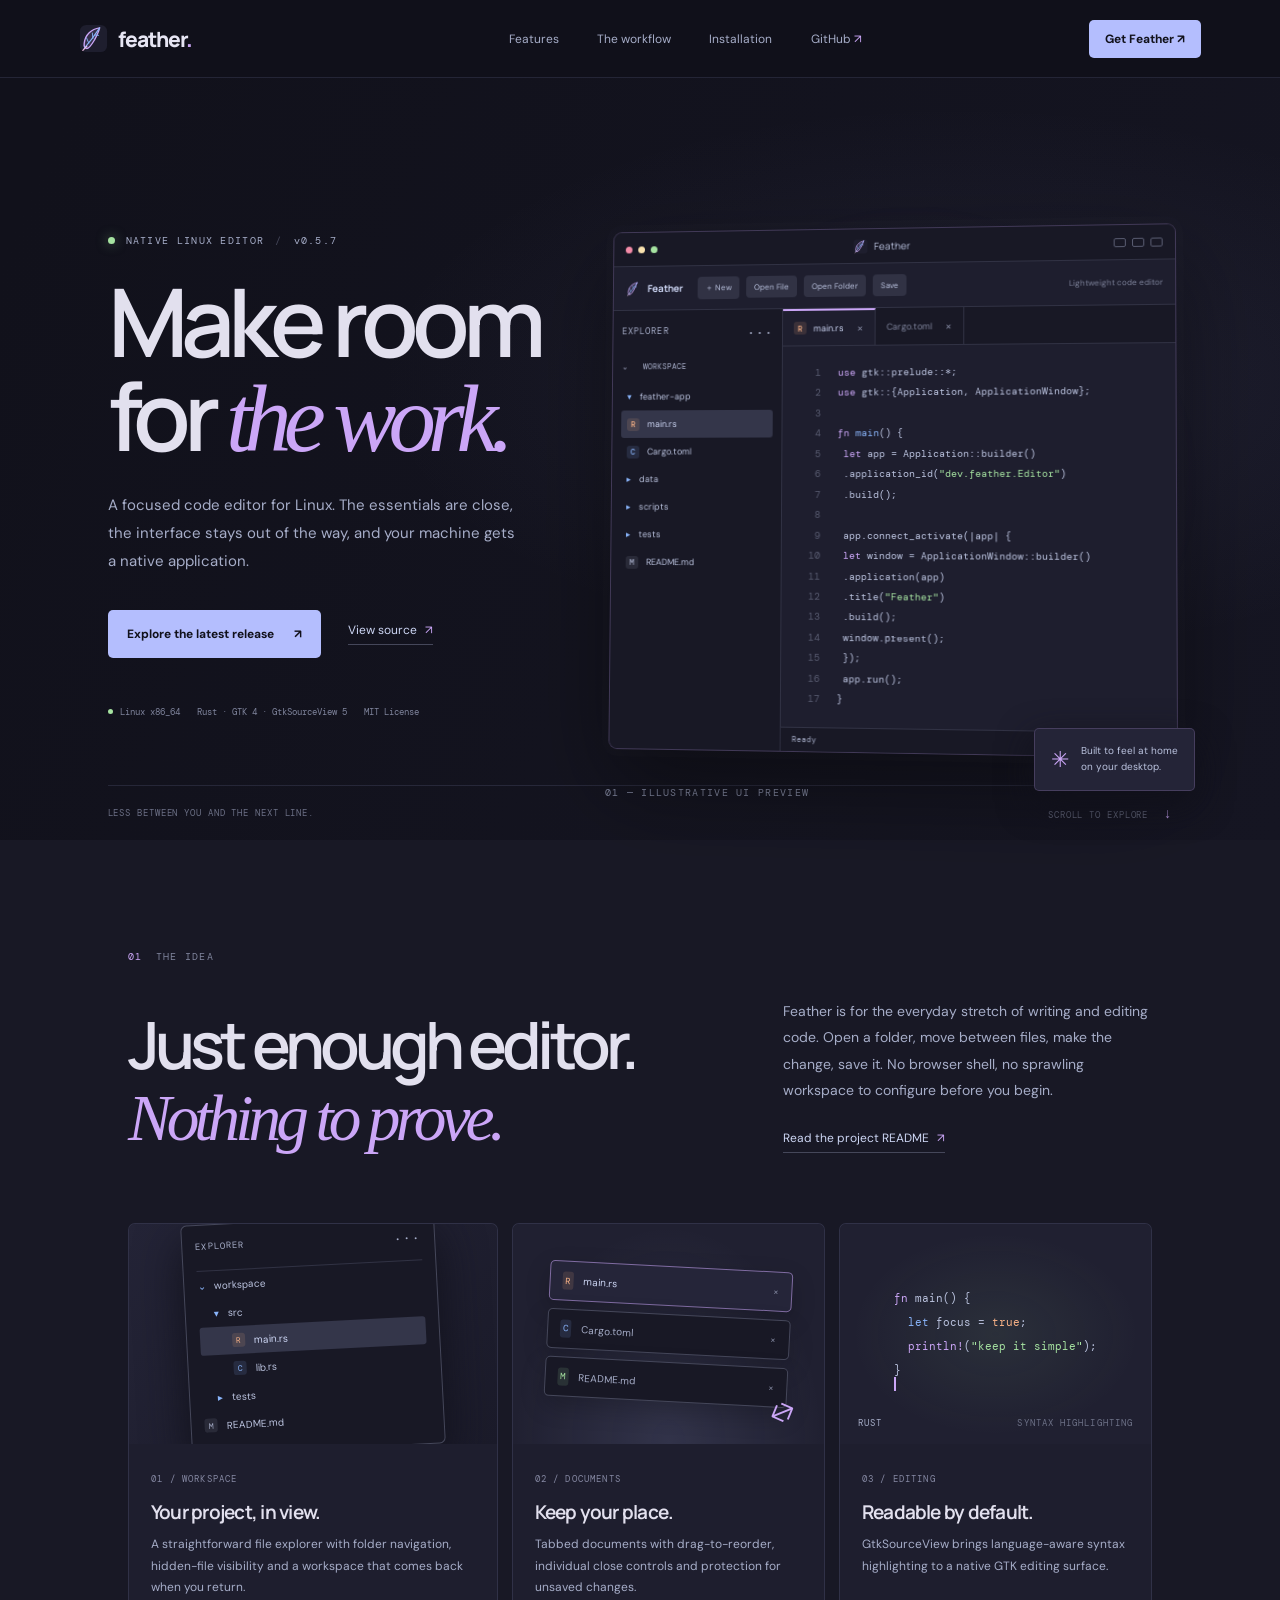
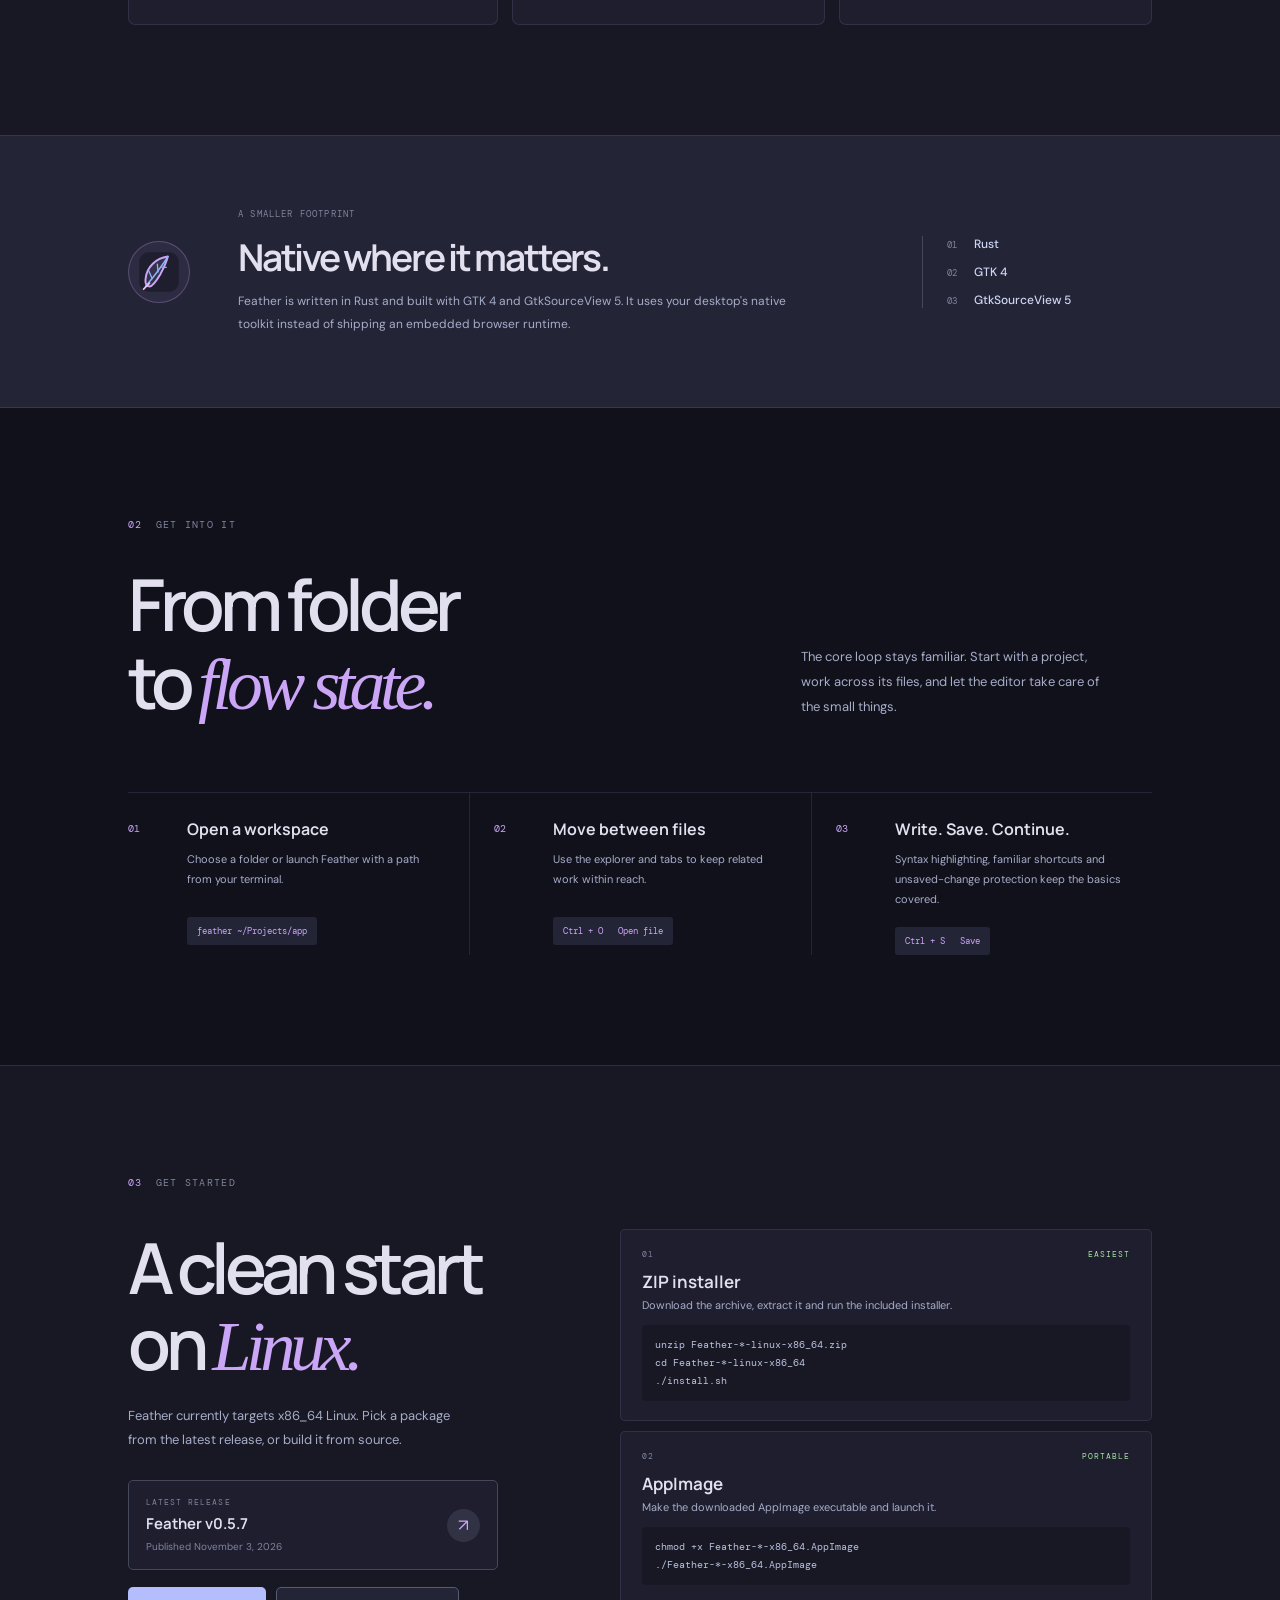
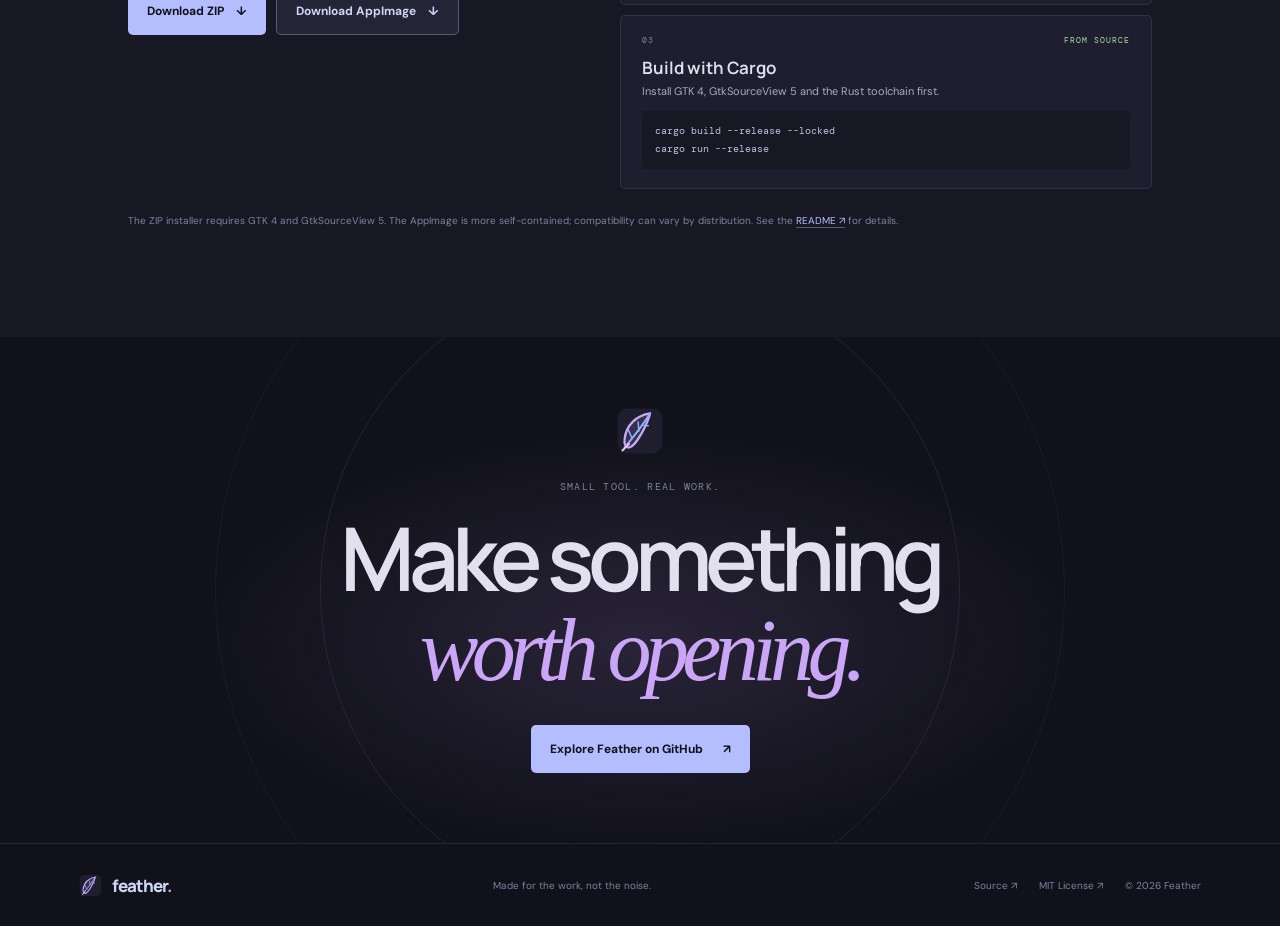
==== commit fe45be2d: "Prepare download buttons for automatically tracked release assets" ====
--- a/docs/index.html
+++ b/docs/index.html
@@ -159,7 +159,7 @@
       <section class="install-section section-pad" id="install">
         <div class="section-kicker"><span>03</span> GET STARTED</div>
         <div class="install-layout">
-          <div class="install-copy"><h2>A clean start<br>on <span>Linux.</span></h2><p>Feather currently targets x86_64 Linux. Pick a package from the latest release, or build it from source.</p><div class="release-card"><div><span class="release-label">LATEST RELEASE</span><strong data-release-name>Feather v0.5.7</strong><span class="release-date" data-release-date>Published November 3, 2026</span></div><a href="https://github.com/ADevNamedDeLL/Feather/releases/latest" aria-label="View latest Feather release">↗</a></div><div class="download-links"><a class="button button-primary install-button" href="https://github.com/ADevNamedDeLL/Feather/releases/download/v0.5.7/Feather-0.5.7-linux-x86_64.zip">Download ZIP <span aria-hidden="true">↓</span></a><a class="button button-secondary install-button" href="https://github.com/ADevNamedDeLL/Feather/releases/download/v0.5.7/Feather-0.5.7-x86_64.AppImage">Download AppImage <span aria-hidden="true">↓</span></a></div></div>
+          <div class="install-copy"><h2>A clean start<br>on <span>Linux.</span></h2><p>Feather currently targets x86_64 Linux. Pick a package from the latest release, or build it from source.</p><div class="release-card"><div><span class="release-label">LATEST RELEASE</span><strong data-release-name>Feather v0.5.7</strong><span class="release-date" data-release-date>Published November 3, 2026</span></div><a href="https://github.com/ADevNamedDeLL/Feather/releases/latest" aria-label="View latest Feather release">↗</a></div><div class="download-links"><a class="button button-primary install-button" href="https://github.com/ADevNamedDeLL/Feather/releases/latest" data-release-zip>Download ZIP <span aria-hidden="true">↓</span></a><a class="button button-secondary install-button" href="https://github.com/ADevNamedDeLL/Feather/releases/latest" data-release-appimage>Download AppImage <span aria-hidden="true">↓</span></a></div></div>
           <div class="install-options">
             <article class="install-option"><div class="option-top"><span>01</span><span class="option-tag">EASIEST</span></div><h3>ZIP installer</h3><p>Download the archive, extract it and run the included installer.</p><pre><code>unzip Feather-*-linux-x86_64.zip
 cd Feather-*-linux-x86_64
--- a/docs/styles.css
+++ b/docs/styles.css
@@ -1 +1,2 @@
-:root{color-scheme:dark;--crust:#11111b;--mantle:#181825;--base:#1e1e2e;--surface:#313244;--surface2:#45475a;--muted:#7f849c;--subtle:#a6adc8;--text:#cdd6f4;--lavender:#b4befe;--mauve:#cba6f7;--blue:#89b4fa;--teal:#94e2d5;--green:#a6e3a1;--peach:#fab387;--line:rgba(180,190,254,.12);--sans:"DM Sans",sans-serif;--display:"Manrope",sans-serif;--mono:"DM Mono",monospace}*{box-sizing:border-box}html{scroll-behavior:smooth;scroll-padding-top:90px}body{margin:0;background:var(--crust);color:var(--text);font-family:var(--sans);font-size:15px;-webkit-font-smoothing:antialiased}a{color:inherit;text-decoration:none}.site-shell{max-width:1600px;margin:0 auto;overflow:hidden;background:var(--crust)}.site-header{height:78px;padding:0 clamp(24px,6.2vw,100px);display:flex;align-items:center;justify-content:space-between;border-bottom:1px solid var(--line);position:relative;z-index:10;background:rgba(17,17,27,.92)}.wordmark{display:inline-flex;align-items:center;gap:10px;font:800 21px var(--display);letter-spacing:-1.1px;color:#e6e5f3}.wordmark img{object-fit:contain}.wordmark-period{color:var(--mauve)}.main-nav{display:flex;gap:clamp(20px,3vw,46px);align-items:center;margin-left:90px}.main-nav a,.mobile-nav a{font-size:12px;color:var(--subtle);transition:color .2s}.main-nav a:hover,.mobile-nav a:hover{color:var(--lavender)}.main-nav a span{color:var(--mauve)}.header-cta{font-size:12px;font-weight:700;color:var(--crust);background:var(--lavender);padding:11px 16px;border-radius:5px;transition:background .2s,transform .2s}.header-cta:hover,.button-primary:hover{background:#cdd2ff;transform:translateY(-2px)}.menu-toggle,.mobile-nav{display:none}.hero{min-height:700px;padding:100px clamp(24px,8.4vw,136px) 28px;position:relative;display:grid;grid-template-columns:.88fr 1.12fr;align-items:center;gap:4vw;background:radial-gradient(ellipse at 75% 40%,rgba(137,139,202,.09),transparent 43%),linear-gradient(115deg,#11111b 5%,#151522 100%)}.hero-copy{position:relative;z-index:2;padding-bottom:38px}.eyebrow,.section-kicker,.feature-number,.release-label,.option-top,.art-index{font:10px var(--mono);letter-spacing:.13em;color:var(--muted)}.eyebrow{display:flex;align-items:center;gap:11px;color:var(--subtle)}.status-dot{width:7px;height:7px;border-radius:50%;background:var(--green);box-shadow:0 0 12px rgba(166,227,161,.5)}.eyebrow-divider{color:var(--surface2)}h1,h2,h3,p{margin-top:0}h1,h2{font-family:var(--display);font-weight:600;letter-spacing:-.075em}h1{font-size:clamp(66px,7.4vw,112px);line-height:.99;margin:27px 0 26px;color:#e2e0ee}h1 .serif-word{font-family:Georgia,serif;font-weight:400;font-style:italic;letter-spacing:-.085em;color:var(--mauve)}.hero-description{max-width:410px;color:var(--subtle);font-size:15px;line-height:1.85}.hero-actions{display:flex;align-items:center;gap:27px;margin-top:34px}.button{min-height:48px;padding:0 19px;display:inline-flex;align-items:center;justify-content:center;gap:20px;border-radius:5px;font-size:12px;font-weight:700;transition:transform .2s,background .2s}.button-primary{background:var(--lavender);color:var(--crust)}.text-link,.inline-link{font-size:12px;color:var(--text);border-bottom:1px solid var(--surface2);padding-bottom:6px}.text-link span,.inline-link span{color:var(--mauve);margin-left:5px}.hero-meta{display:flex;flex-wrap:wrap;gap:17px;margin-top:48px;color:var(--muted);font:9px var(--mono)}.hero-meta span{display:flex;align-items:center;gap:7px}.hero-meta i{width:5px;height:5px;border-radius:50%;background:var(--green)}.hero-art{position:relative;min-width:0;padding:48px 0 60px}.art-glow{position:absolute;inset:4% -5% 8% 4%;background:radial-gradient(ellipse,rgba(203,166,247,.14),transparent 65%);filter:blur(28px)}.editor-window{position:relative;z-index:1;background:#1e1e2e;border:1px solid rgba(203,166,247,.2);border-radius:9px;overflow:hidden;box-shadow:0 36px 90px rgba(0,0,0,.42),0 0 0 7px rgba(255,255,255,.012);transform:perspective(1400px) rotateY(-5deg) rotateX(2deg)}.window-top{height:35px;background:#181825;border-bottom:1px solid #313244;display:flex;align-items:center;justify-content:space-between;padding:0 12px}.window-controls,.window-top-end{display:flex;gap:6px;align-items:center}.window-controls i{width:7px;height:7px;border-radius:50%;background:#585b70}.window-controls i:first-child{background:#f38ba8}.window-controls i:nth-child(2){background:#f9e2af}.window-controls i:nth-child(3){background:#a6e3a1}.window-title{display:flex;align-items:center;gap:6px;color:#bac2de;font:10px var(--display)}.window-top-end span{width:12px;height:9px;border:1px solid #585b70;border-radius:2px}.editor-toolbar{height:45px;display:flex;align-items:center;gap:7px;padding:0 12px;border-bottom:1px solid #313244}.mini-brand{display:flex;align-items:center;gap:6px;font:700 10px var(--display);color:#cdd6f4;margin-right:8px}.tool-pill{padding:6px 8px;border-radius:4px;background:#313244;color:#bac2de;font:8px var(--sans)}.toolbar-caption{margin-left:auto;color:#7f849c;font-size:8px}.editor-content{display:grid;grid-template-columns:31% 69%;min-height:335px}.editor-sidebar{background:#181825;padding:15px 9px;border-right:1px solid #313244;font-size:9px;color:#bac2de}.sidebar-heading{font:9px var(--mono);letter-spacing:.12em;color:#a6adc8;display:flex;justify-content:space-between;margin:0 0 19px}.sidebar-heading span{font-size:14px}.workspace-label{font:8px var(--mono);color:#a6adc8;margin-bottom:12px}.folder-row,.file-row{height:28px;display:flex;align-items:center;gap:8px;padding-left:6px}.folder-glyph{color:#89b4fa}.file-row.active{background:#34364a;border-radius:3px;color:#cdd6f4}.file-glyph{display:inline-flex;align-items:center;justify-content:center;width:13px;height:13px;border-radius:3px;font:8px var(--mono);font-weight:500}.rust{color:#fab387;background:rgba(250,179,135,.13)}.blue{color:#89b4fa;background:rgba(137,180,250,.13)}.muted{color:#a6adc8;background:rgba(166,173,200,.12)}.green{color:#a6e3a1;background:rgba(166,227,161,.13)}.code-panel{min-width:0;background:#1e1e2e;display:flex;flex-direction:column}.tab-strip{height:38px;background:#181825;display:flex;border-bottom:1px solid #313244}.tab{padding:0 11px;display:flex;align-items:center;gap:7px;color:#7f849c;font-size:9px;border-right:1px solid #313244}.tab.active{color:#cdd6f4;background:#1e1e2e;border-top:2px solid #cba6f7}.tab-close{font-size:12px;color:#7f849c;margin-left:6px}.code-lines{padding:17px 12px;flex:1;color:#bac2de;font:clamp(8px,.78vw,11px)/2.05 var(--mono);white-space:nowrap;overflow:hidden}.line-no{display:inline-block;width:27px;color:#585b70;text-align:right;margin-right:17px}.kw{color:#cba6f7}.fn{color:#89b4fa}.str{color:#a6e3a1}.editor-status{height:24px;background:#181825;border-top:1px solid #313244;display:flex;align-items:center;gap:16px;padding:0 11px;color:#a6adc8;font:8px var(--mono)}.editor-status span:first-child{margin-right:auto}.art-note{position:absolute;z-index:2;right:-23px;bottom:21px;display:flex;align-items:center;gap:12px;padding:13px 16px;background:#242437;border:1px solid rgba(203,166,247,.2);border-radius:5px;color:#bac2de;font-size:10px;line-height:1.6;box-shadow:0 12px 35px #11111b}.note-mark{color:var(--mauve);font-size:22px}.art-index{position:absolute;left:0;bottom:13px}.hero-bottom{position:absolute;bottom:0;left:clamp(24px,8.4vw,136px);right:clamp(24px,8.4vw,136px);height:55px;border-top:1px solid var(--line);display:flex;justify-content:space-between;align-items:center;color:#6c7086;font:9px var(--mono);letter-spacing:.1em}.hero-bottom b{color:var(--mauve);font-size:14px;margin-left:9px}.section-pad{padding:110px clamp(24px,10vw,160px)}.intro{background:#181825}.section-kicker{display:flex;align-items:center;gap:13px}.section-kicker>span{color:var(--mauve)}.intro-grid{display:grid;grid-template-columns:1.2fr .8fr;gap:8vw;align-items:end;margin:35px 0 70px}.intro-grid h2,.workflow-heading h2,.install-copy h2{font-size:clamp(42px,5.1vw,72px);line-height:1.08;margin:0;color:#e2e0ee}.intro-grid h2 span,.workflow-heading h2 span,.install-copy h2 span{color:var(--mauve);font-family:Georgia,serif;font-style:italic;font-weight:400}.intro-copy p{font-size:14px;line-height:1.9;color:var(--subtle);max-width:440px;margin-bottom:23px}.inline-link{display:inline-block;color:var(--text)}.feature-grid{display:grid;grid-template-columns:1.18fr 1fr 1fr;gap:14px}.feature-card{background:#1e1e2e;border:1px solid var(--line);border-radius:7px;overflow:hidden;min-width:0}.feature-visual{height:220px;background:linear-gradient(135deg,#242437,#1b1b2a);display:flex;align-items:center;justify-content:center;position:relative;overflow:hidden}.feature-large .feature-visual{height:220px}.mini-panel{width:69%;max-width:310px;background:#181825;border:1px solid #45475a;border-radius:6px;padding:15px 13px;box-shadow:0 20px 45px #11111b;transform:rotate(-3deg)}.mini-panel-head{display:flex;justify-content:space-between;color:#a6adc8;font:9px var(--mono);letter-spacing:.12em;padding-bottom:13px;border-bottom:1px solid #313244}.mini-panel-head span{font-size:13px}.mini-tree{height:28px;display:flex;align-items:center;gap:9px;color:#bac2de;font-size:10px}.mini-tree b{color:#89b4fa;font-weight:400}.mini-tree.indent{padding-left:15px}.mini-tree.indent2{padding-left:32px}.mini-tree.selected{background:#34364a;border-radius:3px;color:#cdd6f4}.mini-file{font:8px var(--mono);padding:2px 4px;border-radius:3px}.feature-text{padding:23px 22px 25px}.feature-number{font-size:9px;color:#8588a2}.feature-text h3{font:650 19px var(--display);letter-spacing:-.04em;color:#e2e0ee;margin:12px 0 9px}.feature-text p{font-size:12px;line-height:1.8;color:var(--subtle);margin:0;max-width:360px}.tabs-visual{background:radial-gradient(ellipse at 50% 100%,rgba(180,190,254,.12),transparent 70%),#202031}.floating-tabs{position:relative;display:flex;flex-direction:column;gap:8px;width:78%;transform:rotate(3deg)}.floating-tab{height:40px;display:flex;align-items:center;gap:10px;background:#181825;border:1px solid #45475a;border-radius:5px;padding:0 12px;color:#a6adc8;font-size:10px;box-shadow:0 9px 24px rgba(0,0,0,.2)}.floating-tab.selected{border-color:rgba(203,166,247,.55);color:#cdd6f4;background:#252539}.floating-tab i{font:9px var(--mono);font-style:normal;padding:3px;border-radius:3px}.floating-tab b{margin-left:auto;color:#7f849c;font-weight:400}.tab-cursor{position:absolute;right:-9px;bottom:-21px;color:var(--mauve);font-size:25px;transform:rotate(-25deg)}.syntax-visual{background:radial-gradient(ellipse at 50% 50%,rgba(166,227,161,.08),transparent 65%),#202031}.syntax-code{font:11px/2.2 var(--mono);color:#bac2de;position:relative}.syntax-code span{display:block}.syntax-code b{color:#cba6f7;font-weight:400}.syntax-code em{font-style:normal;color:#89b4fa}.syntax-code i{font-style:normal;color:#fab387}.syntax-code strong{font-weight:400;color:#a6e3a1}.syntax-cursor{position:absolute;left:0;bottom:-9px;width:2px;height:14px;background:#cba6f7;animation:blink 1.1s step-end infinite}.syntax-label{position:absolute;bottom:15px;left:18px;right:18px;display:flex;justify-content:space-between;color:#a6adc8;font:9px var(--mono);letter-spacing:.12em}.syntax-label span{color:#6c7086}.principle-band{padding:72px clamp(24px,10vw,160px);display:grid;grid-template-columns:75px 1fr 230px;gap:35px;align-items:center;background:#242437;border-top:1px solid var(--line);border-bottom:1px solid var(--line)}.principle-mark{width:62px;height:62px;border:1px solid rgba(203,166,247,.28);border-radius:50%;display:grid;place-items:center;background:rgba(203,166,247,.06)}.principle-band .section-kicker{font-size:9px}.principle-band h2{font:650 clamp(24px,3vw,37px) var(--display);letter-spacing:-.06em;margin:12px 0 8px;color:#e2e0ee}.principle-band p{max-width:560px;color:var(--subtle);font-size:12px;line-height:1.9;margin:0}.stack-list{display:flex;flex-direction:column;gap:12px;border-left:1px solid #45475a;padding-left:24px;color:#7f849c;font:9px var(--mono)}.stack-list b{color:#cdd6f4;font:500 12px var(--sans);margin-left:12px}.workflow{background:#11111b}.workflow-heading{display:flex;justify-content:space-between;align-items:end;gap:50px;margin:35px 0 68px}.workflow-heading h2{font-size:clamp(46px,5.6vw,78px)}.workflow-heading p{max-width:310px;color:var(--subtle);font-size:13px;line-height:1.9;margin:0 4% 5px 0}.workflow-steps{display:grid;grid-template-columns:repeat(3,1fr);border-top:1px solid var(--line)}.workflow-step{display:grid;grid-template-columns:45px 1fr;gap:14px;padding:25px 23px 0 0}.workflow-step+.workflow-step{border-left:1px solid var(--line);padding-left:24px}.step-no{font:10px var(--mono);color:var(--mauve);padding-top:4px}.workflow-step h3{font:650 16px var(--display);color:#e2e0ee;margin:0 0 10px}.workflow-step p{min-height:50px;color:var(--subtle);font-size:11px;line-height:1.8;margin:0 0 17px}.workflow-step code{font:9px var(--mono);color:#cba6f7;background:#242437;padding:8px 10px;border-radius:3px;display:inline-block}.install-section{background:#181825;border-top:1px solid var(--line)}.install-layout{display:grid;grid-template-columns:.83fr 1.17fr;gap:9vw;margin-top:40px}.install-copy h2{font-size:clamp(48px,5.5vw,76px)}.install-copy>p{max-width:340px;color:var(--subtle);font-size:13px;line-height:1.9;margin:20px 0 27px}.release-card{max-width:370px;padding:16px 17px;border:1px solid #45475a;border-radius:5px;display:flex;justify-content:space-between;align-items:center;margin-bottom:19px;background:#1e1e2e}.release-card>div{display:flex;flex-direction:column;gap:6px}.release-label{font-size:8px}.release-card strong{font:650 15px var(--display);color:#e2e0ee}.release-date{font-size:10px;color:var(--muted)}.release-card>a{width:33px;height:33px;border-radius:50%;display:grid;place-items:center;background:#313244;color:var(--mauve);font-size:17px}.install-button{min-width:190px}.install-options{display:flex;flex-direction:column;gap:10px}.install-option{padding:19px 21px;background:#1e1e2e;border:1px solid var(--line);border-radius:5px}.option-top{display:flex;justify-content:space-between;font-size:8px}.option-tag{color:#a6e3a1}.install-option h3{font:650 17px var(--display);color:#e2e0ee;margin:11px 0 5px}.install-option p{font-size:11px;color:var(--subtle);margin:0 0 13px}.install-option pre{margin:0;background:#181825;padding:11px 13px;border-radius:3px;overflow:auto;color:#bac2de;font:10px/1.8 var(--mono)}.install-option code{font:inherit}.dependency-note{margin:25px 0 0;color:#7f849c;font-size:10px}.dependency-note a{color:var(--lavender);border-bottom:1px solid #585b70}.closing{min-height:450px;position:relative;overflow:hidden;display:flex;flex-direction:column;align-items:center;justify-content:center;text-align:center;padding:70px 24px;background:radial-gradient(ellipse at 50% 60%,rgba(203,166,247,.13),transparent 48%),#11111b}.closing>img{margin-bottom:25px;z-index:1}.closing .section-kicker{z-index:1}.closing h2{font-size:clamp(50px,7vw,88px);line-height:1.02;margin:20px 0 29px;z-index:1;color:#e2e0ee}.closing h2 span{font-family:Georgia,serif;font-style:italic;font-weight:400;color:var(--mauve)}.closing .button{z-index:1}.closing-orbit{position:absolute;border:1px solid rgba(203,166,247,.1);border-radius:50%;width:480px;height:480px}.orbit-one{width:640px;height:640px}.orbit-two{width:850px;height:850px;border-color:rgba(203,166,247,.055)}.site-footer{min-height:83px;border-top:1px solid var(--line);padding:20px clamp(24px,6.2vw,100px);display:flex;align-items:center;justify-content:space-between;gap:20px;color:#7f849c;font-size:10px}.footer-wordmark{font-size:17px;color:#cdd6f4}.site-footer>div{display:flex;align-items:center;gap:22px}.site-footer a:hover{color:var(--lavender)}@keyframes blink{50%{opacity:0}}@media(max-width:1050px){.hero{grid-template-columns:1fr 1fr;padding-left:6vw;padding-right:6vw;gap:2vw}.main-nav{margin-left:0}.editor-toolbar .tool-pill:nth-of-type(4){display:none}.toolbar-caption{display:none}.editor-content{grid-template-columns:34% 66%}.section-pad{padding-left:7vw;padding-right:7vw}.principle-band{padding-left:7vw;padding-right:7vw}.hero-bottom{left:6vw;right:6vw}.art-note{right:-10px}}@media(max-width:760px){.site-header{height:68px;padding:0 22px}.main-nav,.header-cta{display:none}.menu-toggle{width:40px;height:40px;border:1px solid var(--line);background:#1e1e2e;border-radius:5px;display:flex;flex-direction:column;align-items:center;justify-content:center;gap:5px}.menu-toggle span{width:15px;height:1px;background:#cdd6f4;transition:transform .2s}.menu-toggle[aria-expanded=true] span:first-child{transform:translateY(3px) rotate(45deg)}.menu-toggle[aria-expanded=true] span:last-child{transform:translateY(-3px) rotate(-45deg)}.mobile-nav{position:absolute;top:68px;left:0;right:0;z-index:9;padding:12px 22px 20px;background:#181825;border-bottom:1px solid var(--line);flex-direction:column;gap:18px}.mobile-nav.is-open{display:flex}.hero{display:flex;flex-direction:column;align-items:stretch;padding:74px 24px 75px;gap:10px}.hero-copy{padding:0}.hero h1{font-size:clamp(66px,15vw,100px)}.hero-description{font-size:14px}.hero-meta{margin-top:32px;gap:12px}.hero-art{padding:36px 0 40px;margin:0 -5px}.editor-window{transform:none}.editor-content{min-height:260px;grid-template-columns:32% 68%}.editor-toolbar{gap:5px;padding:0 8px}.tool-pill{font-size:7px;padding:6px}.mini-brand{margin-right:1px}.editor-sidebar{padding:12px 6px;font-size:8px}.code-lines{padding:12px 6px;font-size:8px}.line-no{width:18px;margin-right:9px}.art-note{right:-4px;bottom:0}.art-index{bottom:6px}.hero-bottom{left:24px;right:24px}.hero-bottom span{font-size:8px}.section-pad{padding:78px 24px}.intro-grid{grid-template-columns:1fr;gap:22px;margin:28px 0 40px}.intro-grid h2{font-size:clamp(42px,10vw,64px)}.feature-grid{grid-template-columns:1fr}.feature-visual,.feature-large .feature-visual{height:205px}.feature-card{display:grid;grid-template-columns:.9fr 1.1fr}.feature-text{padding:18px 15px;display:flex;flex-direction:column;justify-content:center}.feature-text h3{font-size:16px}.feature-text p{font-size:11px}.feature-number{font-size:8px}.principle-band{padding:55px 24px;grid-template-columns:52px 1fr;gap:20px}.principle-mark{width:50px;height:50px}.principle-mark img{width:31px;height:31px}.principle-band h2{font-size:27px}.stack-list{grid-column:2;display:grid;grid-template-columns:1fr;gap:8px;padding-left:0;border:0;margin-top:4px}.workflow-heading{display:block;margin:28px 0 42px}.workflow-heading p{margin:20px 0 0}.workflow-steps{grid-template-columns:1fr}.workflow-step,.workflow-step+.workflow-step{border-left:0;border-top:1px solid var(--line);padding:21px 0;grid-template-columns:36px 1fr}.workflow-step p{min-height:0}.install-layout{grid-template-columns:1fr;gap:40px;margin-top:30px}.install-copy h2{font-size:60px}.install-option{padding:17px}.closing{min-height:390px}.closing h2{font-size:clamp(52px,12vw,76px)}.site-footer{padding:22px;flex-wrap:wrap}.site-footer>span{display:none}.site-footer>div{gap:13px;font-size:9px}}@media(max-width:420px){.hero-actions{align-items:flex-start;flex-direction:column;gap:18px}.hero-meta{font-size:8px}.editor-content{grid-template-columns:30% 70%;min-height:235px}.editor-sidebar{font-size:7px}.folder-row,.file-row{gap:4px}.code-lines{font-size:7px}.line-no{width:14px;margin-right:5px}.editor-toolbar .tool-pill:nth-of-type(3){display:none}.feature-card{grid-template-columns:1fr}.feature-visual,.feature-large .feature-visual{height:180px}.feature-text{padding:20px}.site-footer>div{gap:10px}.footer-wordmark{font-size:15px}}@media(prefers-reduced-motion:reduce){*,*::before,*::after{scroll-behavior:auto!important;animation-duration:.01ms!important;animation-iteration-count:1!important;transition-duration:.01ms!important}}+:root{color-scheme:dark;--crust:#11111b;--mantle:#181825;--base:#1e1e2e;--surface:#313244;--surface2:#45475a;--muted:#7f849c;--subtle:#a6adc8;--text:#cdd6f4;--lavender:#b4befe;--mauve:#cba6f7;--blue:#89b4fa;--teal:#94e2d5;--green:#a6e3a1;--peach:#fab387;--line:rgba(180,190,254,.12);--sans:"DM Sans",sans-serif;--display:"Manrope",sans-serif;--mono:"DM Mono",monospace}*{box-sizing:border-box}html{scroll-behavior:smooth;scroll-padding-top:90px}body{margin:0;background:var(--crust);color:var(--text);font-family:var(--sans);font-size:15px;-webkit-font-smoothing:antialiased}a{color:inherit;text-decoration:none}.site-shell{max-width:1600px;margin:0 auto;overflow:hidden;background:var(--crust)}.site-header{height:78px;padding:0 clamp(24px,6.2vw,100px);display:flex;align-items:center;justify-content:space-between;border-bottom:1px solid var(--line);position:relative;z-index:10;background:rgba(17,17,27,.92)}.wordmark{display:inline-flex;align-items:center;gap:10px;font:800 21px var(--display);letter-spacing:-1.1px;color:#e6e5f3}.wordmark img{object-fit:contain}.wordmark-period{color:var(--mauve)}.main-nav{display:flex;gap:clamp(20px,3vw,46px);align-items:center;margin-left:90px}.main-nav a,.mobile-nav a{font-size:12px;color:var(--subtle);transition:color .2s}.main-nav a:hover,.mobile-nav a:hover{color:var(--lavender)}.main-nav a span{color:var(--mauve)}.header-cta{font-size:12px;font-weight:700;color:var(--crust);background:var(--lavender);padding:11px 16px;border-radius:5px;transition:background .2s,transform .2s}.header-cta:hover,.button-primary:hover{background:#cdd2ff;transform:translateY(-2px)}.menu-toggle,.mobile-nav{display:none}.hero{min-height:700px;padding:100px clamp(24px,8.4vw,136px) 28px;position:relative;display:grid;grid-template-columns:.88fr 1.12fr;align-items:center;gap:4vw;background:radial-gradient(ellipse at 75% 40%,rgba(137,139,202,.09),transparent 43%),linear-gradient(115deg,#11111b 5%,#151522 100%)}.hero-copy{position:relative;z-index:2;padding-bottom:38px}.eyebrow,.section-kicker,.feature-number,.release-label,.option-top,.art-index{font:10px var(--mono);letter-spacing:.13em;color:var(--muted)}.eyebrow{display:flex;align-items:center;gap:11px;color:var(--subtle)}.status-dot{width:7px;height:7px;border-radius:50%;background:var(--green);box-shadow:0 0 12px rgba(166,227,161,.5)}.eyebrow-divider{color:var(--surface2)}h1,h2,h3,p{margin-top:0}h1,h2{font-family:var(--display);font-weight:600;letter-spacing:-.075em}h1{font-size:clamp(66px,7.4vw,112px);line-height:.99;margin:27px 0 26px;color:#e2e0ee}h1 .serif-word{font-family:Georgia,serif;font-weight:400;font-style:italic;letter-spacing:-.085em;color:var(--mauve)}.hero-description{max-width:410px;color:var(--subtle);font-size:15px;line-height:1.85}.hero-actions{display:flex;align-items:center;gap:27px;margin-top:34px}.button{min-height:48px;padding:0 19px;display:inline-flex;align-items:center;justify-content:center;gap:20px;border-radius:5px;font-size:12px;font-weight:700;transition:transform .2s,background .2s}.button-primary{background:var(--lavender);color:var(--crust)}.text-link,.inline-link{font-size:12px;color:var(--text);border-bottom:1px solid var(--surface2);padding-bottom:6px}.text-link span,.inline-link span{color:var(--mauve);margin-left:5px}.hero-meta{display:flex;flex-wrap:wrap;gap:17px;margin-top:48px;color:var(--muted);font:9px var(--mono)}.hero-meta span{display:flex;align-items:center;gap:7px}.hero-meta i{width:5px;height:5px;border-radius:50%;background:var(--green)}.hero-art{position:relative;min-width:0;padding:48px 0 60px}.art-glow{position:absolute;inset:4% -5% 8% 4%;background:radial-gradient(ellipse,rgba(203,166,247,.14),transparent 65%);filter:blur(28px)}.editor-window{position:relative;z-index:1;background:#1e1e2e;border:1px solid rgba(203,166,247,.2);border-radius:9px;overflow:hidden;box-shadow:0 36px 90px rgba(0,0,0,.42),0 0 0 7px rgba(255,255,255,.012);transform:perspective(1400px) rotateY(-5deg) rotateX(2deg)}.window-top{height:35px;background:#181825;border-bottom:1px solid #313244;display:flex;align-items:center;justify-content:space-between;padding:0 12px}.window-controls,.window-top-end{display:flex;gap:6px;align-items:center}.window-controls i{width:7px;height:7px;border-radius:50%;background:#585b70}.window-controls i:first-child{background:#f38ba8}.window-controls i:nth-child(2){background:#f9e2af}.window-controls i:nth-child(3){background:#a6e3a1}.window-title{display:flex;align-items:center;gap:6px;color:#bac2de;font:10px var(--display)}.window-top-end span{width:12px;height:9px;border:1px solid #585b70;border-radius:2px}.editor-toolbar{height:45px;display:flex;align-items:center;gap:7px;padding:0 12px;border-bottom:1px solid #313244}.mini-brand{display:flex;align-items:center;gap:6px;font:700 10px var(--display);color:#cdd6f4;margin-right:8px}.tool-pill{padding:6px 8px;border-radius:4px;background:#313244;color:#bac2de;font:8px var(--sans)}.toolbar-caption{margin-left:auto;color:#7f849c;font-size:8px}.editor-content{display:grid;grid-template-columns:31% 69%;min-height:335px}.editor-sidebar{background:#181825;padding:15px 9px;border-right:1px solid #313244;font-size:9px;color:#bac2de}.sidebar-heading{font:9px var(--mono);letter-spacing:.12em;color:#a6adc8;display:flex;justify-content:space-between;margin:0 0 19px}.sidebar-heading span{font-size:14px}.workspace-label{font:8px var(--mono);color:#a6adc8;margin-bottom:12px}.folder-row,.file-row{height:28px;display:flex;align-items:center;gap:8px;padding-left:6px}.folder-glyph{color:#89b4fa}.file-row.active{background:#34364a;border-radius:3px;color:#cdd6f4}.file-glyph{display:inline-flex;align-items:center;justify-content:center;width:13px;height:13px;border-radius:3px;font:8px var(--mono);font-weight:500}.rust{color:#fab387;background:rgba(250,179,135,.13)}.blue{color:#89b4fa;background:rgba(137,180,250,.13)}.muted{color:#a6adc8;background:rgba(166,173,200,.12)}.green{color:#a6e3a1;background:rgba(166,227,161,.13)}.code-panel{min-width:0;background:#1e1e2e;display:flex;flex-direction:column}.tab-strip{height:38px;background:#181825;display:flex;border-bottom:1px solid #313244}.tab{padding:0 11px;display:flex;align-items:center;gap:7px;color:#7f849c;font-size:9px;border-right:1px solid #313244}.tab.active{color:#cdd6f4;background:#1e1e2e;border-top:2px solid #cba6f7}.tab-close{font-size:12px;color:#7f849c;margin-left:6px}.code-lines{padding:17px 12px;flex:1;color:#bac2de;font:clamp(8px,.78vw,11px)/2.05 var(--mono);white-space:nowrap;overflow:hidden}.line-no{display:inline-block;width:27px;color:#585b70;text-align:right;margin-right:17px}.kw{color:#cba6f7}.fn{color:#89b4fa}.str{color:#a6e3a1}.editor-status{height:24px;background:#181825;border-top:1px solid #313244;display:flex;align-items:center;gap:16px;padding:0 11px;color:#a6adc8;font:8px var(--mono)}.editor-status span:first-child{margin-right:auto}.art-note{position:absolute;z-index:2;right:-23px;bottom:21px;display:flex;align-items:center;gap:12px;padding:13px 16px;background:#242437;border:1px solid rgba(203,166,247,.2);border-radius:5px;color:#bac2de;font-size:10px;line-height:1.6;box-shadow:0 12px 35px #11111b}.note-mark{color:var(--mauve);font-size:22px}.art-index{position:absolute;left:0;bottom:13px}.hero-bottom{position:absolute;bottom:0;left:clamp(24px,8.4vw,136px);right:clamp(24px,8.4vw,136px);height:55px;border-top:1px solid var(--line);display:flex;justify-content:space-between;align-items:center;color:#6c7086;font:9px var(--mono);letter-spacing:.1em}.hero-bottom b{color:var(--mauve);font-size:14px;margin-left:9px}.section-pad{padding:110px clamp(24px,10vw,160px)}.intro{background:#181825}.section-kicker{display:flex;align-items:center;gap:13px}.section-kicker>span{color:var(--mauve)}.intro-grid{display:grid;grid-template-columns:1.2fr .8fr;gap:8vw;align-items:end;margin:35px 0 70px}.intro-grid h2,.workflow-heading h2,.install-copy h2{font-size:clamp(42px,5.1vw,72px);line-height:1.08;margin:0;color:#e2e0ee}.intro-grid h2 span,.workflow-heading h2 span,.install-copy h2 span{color:var(--mauve);font-family:Georgia,serif;font-style:italic;font-weight:400}.intro-copy p{font-size:14px;line-height:1.9;color:var(--subtle);max-width:440px;margin-bottom:23px}.inline-link{display:inline-block;color:var(--text)}.feature-grid{display:grid;grid-template-columns:1.18fr 1fr 1fr;gap:14px}.feature-card{background:#1e1e2e;border:1px solid var(--line);border-radius:7px;overflow:hidden;min-width:0}.feature-visual{height:220px;background:linear-gradient(135deg,#242437,#1b1b2a);display:flex;align-items:center;justify-content:center;position:relative;overflow:hidden}.feature-large .feature-visual{height:220px}.mini-panel{width:69%;max-width:310px;background:#181825;border:1px solid #45475a;border-radius:6px;padding:15px 13px;box-shadow:0 20px 45px #11111b;transform:rotate(-3deg)}.mini-panel-head{display:flex;justify-content:space-between;color:#a6adc8;font:9px var(--mono);letter-spacing:.12em;padding-bottom:13px;border-bottom:1px solid #313244}.mini-panel-head span{font-size:13px}.mini-tree{height:28px;display:flex;align-items:center;gap:9px;color:#bac2de;font-size:10px}.mini-tree b{color:#89b4fa;font-weight:400}.mini-tree.indent{padding-left:15px}.mini-tree.indent2{padding-left:32px}.mini-tree.selected{background:#34364a;border-radius:3px;color:#cdd6f4}.mini-file{font:8px var(--mono);padding:2px 4px;border-radius:3px}.feature-text{padding:23px 22px 25px}.feature-number{font-size:9px;color:#8588a2}.feature-text h3{font:650 19px var(--display);letter-spacing:-.04em;color:#e2e0ee;margin:12px 0 9px}.feature-text p{font-size:12px;line-height:1.8;color:var(--subtle);margin:0;max-width:360px}.tabs-visual{background:radial-gradient(ellipse at 50% 100%,rgba(180,190,254,.12),transparent 70%),#202031}.floating-tabs{position:relative;display:flex;flex-direction:column;gap:8px;width:78%;transform:rotate(3deg)}.floating-tab{height:40px;display:flex;align-items:center;gap:10px;background:#181825;border:1px solid #45475a;border-radius:5px;padding:0 12px;color:#a6adc8;font-size:10px;box-shadow:0 9px 24px rgba(0,0,0,.2)}.floating-tab.selected{border-color:rgba(203,166,247,.55);color:#cdd6f4;background:#252539}.floating-tab i{font:9px var(--mono);font-style:normal;padding:3px;border-radius:3px}.floating-tab b{margin-left:auto;color:#7f849c;font-weight:400}.tab-cursor{position:absolute;right:-9px;bottom:-21px;color:var(--mauve);font-size:25px;transform:rotate(-25deg)}.syntax-visual{background:radial-gradient(ellipse at 50% 50%,rgba(166,227,161,.08),transparent 65%),#202031}.syntax-code{font:11px/2.2 var(--mono);color:#bac2de;position:relative}.syntax-code span{display:block}.syntax-code b{color:#cba6f7;font-weight:400}.syntax-code em{font-style:normal;color:#89b4fa}.syntax-code i{font-style:normal;color:#fab387}.syntax-code strong{font-weight:400;color:#a6e3a1}.syntax-cursor{position:absolute;left:0;bottom:-9px;width:2px;height:14px;background:#cba6f7;animation:blink 1.1s step-end infinite}.syntax-label{position:absolute;bottom:15px;left:18px;right:18px;display:flex;justify-content:space-between;color:#a6adc8;font:9px var(--mono);letter-spacing:.12em}.syntax-label span{color:#6c7086}.principle-band{padding:72px clamp(24px,10vw,160px);display:grid;grid-template-columns:75px 1fr 230px;gap:35px;align-items:center;background:#242437;border-top:1px solid var(--line);border-bottom:1px solid var(--line)}.principle-mark{width:62px;height:62px;border:1px solid rgba(203,166,247,.28);border-radius:50%;display:grid;place-items:center;background:rgba(203,166,247,.06)}.principle-band .section-kicker{font-size:9px}.principle-band h2{font:650 clamp(24px,3vw,37px) var(--display);letter-spacing:-.06em;margin:12px 0 8px;color:#e2e0ee}.principle-band p{max-width:560px;color:var(--subtle);font-size:12px;line-height:1.9;margin:0}.stack-list{display:flex;flex-direction:column;gap:12px;border-left:1px solid #45475a;padding-left:24px;color:#7f849c;font:9px var(--mono)}.stack-list b{color:#cdd6f4;font:500 12px var(--sans);margin-left:12px}.workflow{background:#11111b}.workflow-heading{display:flex;justify-content:space-between;align-items:end;gap:50px;margin:35px 0 68px}.workflow-heading h2{font-size:clamp(46px,5.6vw,78px)}.workflow-heading p{max-width:310px;color:var(--subtle);font-size:13px;line-height:1.9;margin:0 4% 5px 0}.workflow-steps{display:grid;grid-template-columns:repeat(3,1fr);border-top:1px solid var(--line)}.workflow-step{display:grid;grid-template-columns:45px 1fr;gap:14px;padding:25px 23px 0 0}.workflow-step+.workflow-step{border-left:1px solid var(--line);padding-left:24px}.step-no{font:10px var(--mono);color:var(--mauve);padding-top:4px}.workflow-step h3{font:650 16px var(--display);color:#e2e0ee;margin:0 0 10px}.workflow-step p{min-height:50px;color:var(--subtle);font-size:11px;line-height:1.8;margin:0 0 17px}.workflow-step code{font:9px var(--mono);color:#cba6f7;background:#242437;padding:8px 10px;border-radius:3px;display:inline-block}.install-section{background:#181825;border-top:1px solid var(--line)}.install-layout{display:grid;grid-template-columns:.83fr 1.17fr;gap:9vw;margin-top:40px}.install-copy h2{font-size:clamp(48px,5.5vw,76px)}.install-copy>p{max-width:340px;color:var(--subtle);font-size:13px;line-height:1.9;margin:20px 0 27px}.release-card{max-width:370px;padding:16px 17px;border:1px solid #45475a;border-radius:5px;display:flex;justify-content:space-between;align-items:center;margin-bottom:19px;background:#1e1e2e}.release-card>div{display:flex;flex-direction:column;gap:6px}.release-label{font-size:8px}.release-card strong{font:650 15px var(--display);color:#e2e0ee}.release-date{font-size:10px;color:var(--muted)}.release-card>a{width:33px;height:33px;border-radius:50%;display:grid;place-items:center;background:#313244;color:var(--mauve);font-size:17px}.install-button{min-width:190px}.install-options{display:flex;flex-direction:column;gap:10px}.install-option{padding:19px 21px;background:#1e1e2e;border:1px solid var(--line);border-radius:5px}.option-top{display:flex;justify-content:space-between;font-size:8px}.option-tag{color:#a6e3a1}.install-option h3{font:650 17px var(--display);color:#e2e0ee;margin:11px 0 5px}.install-option p{font-size:11px;color:var(--subtle);margin:0 0 13px}.install-option pre{margin:0;background:#181825;padding:11px 13px;border-radius:3px;overflow:auto;color:#bac2de;font:10px/1.8 var(--mono)}.install-option code{font:inherit}.dependency-note{margin:25px 0 0;color:#7f849c;font-size:10px}.dependency-note a{color:var(--lavender);border-bottom:1px solid #585b70}.closing{min-height:450px;position:relative;overflow:hidden;display:flex;flex-direction:column;align-items:center;justify-content:center;text-align:center;padding:70px 24px;background:radial-gradient(ellipse at 50% 60%,rgba(203,166,247,.13),transparent 48%),#11111b}.closing>img{margin-bottom:25px;z-index:1}.closing .section-kicker{z-index:1}.closing h2{font-size:clamp(50px,7vw,88px);line-height:1.02;margin:20px 0 29px;z-index:1;color:#e2e0ee}.closing h2 span{font-family:Georgia,serif;font-style:italic;font-weight:400;color:var(--mauve)}.closing .button{z-index:1}.closing-orbit{position:absolute;border:1px solid rgba(203,166,247,.1);border-radius:50%;width:480px;height:480px}.orbit-one{width:640px;height:640px}.orbit-two{width:850px;height:850px;border-color:rgba(203,166,247,.055)}.site-footer{min-height:83px;border-top:1px solid var(--line);padding:20px clamp(24px,6.2vw,100px);display:flex;align-items:center;justify-content:space-between;gap:20px;color:#7f849c;font-size:10px}.footer-wordmark{font-size:17px;color:#cdd6f4}.site-footer>div{display:flex;align-items:center;gap:22px}.site-footer a:hover{color:var(--lavender)}@keyframes blink{50%{opacity:0}}@media(max-width:1050px){.hero{grid-template-columns:1fr 1fr;padding-left:6vw;padding-right:6vw;gap:2vw}.main-nav{margin-left:0}.editor-toolbar .tool-pill:nth-of-type(4){display:none}.toolbar-caption{display:none}.editor-content{grid-template-columns:34% 66%}.section-pad{padding-left:7vw;padding-right:7vw}.principle-band{padding-left:7vw;padding-right:7vw}.hero-bottom{left:6vw;right:6vw}.art-note{right:-10px}}@media(max-width:760px){.site-header{height:68px;padding:0 22px}.main-nav,.header-cta{display:none}.menu-toggle{width:40px;height:40px;border:1px solid var(--line);background:#1e1e2e;border-radius:5px;display:flex;flex-direction:column;align-items:center;justify-content:center;gap:5px}.menu-toggle span{width:15px;height:1px;background:#cdd6f4;transition:transform .2s}.menu-toggle[aria-expanded=true] span:first-child{transform:translateY(3px) rotate(45deg)}.menu-toggle[aria-expanded=true] span:last-child{transform:translateY(-3px) rotate(-45deg)}.mobile-nav{position:absolute;top:68px;left:0;right:0;z-index:9;padding:12px 22px 20px;background:#181825;border-bottom:1px solid var(--line);flex-direction:column;gap:18px}.mobile-nav.is-open{display:flex}.hero{display:flex;flex-direction:column;align-items:stretch;padding:74px 24px 75px;gap:10px}.hero-copy{padding:0}.hero h1{font-size:clamp(66px,15vw,100px)}.hero-description{font-size:14px}.hero-meta{margin-top:32px;gap:12px}.hero-art{padding:36px 0 40px;margin:0 -5px}.editor-window{transform:none}.editor-content{min-height:260px;grid-template-columns:32% 68%}.editor-toolbar{gap:5px;padding:0 8px}.tool-pill{font-size:7px;padding:6px}.mini-brand{margin-right:1px}.editor-sidebar{padding:12px 6px;font-size:8px}.code-lines{padding:12px 6px;font-size:8px}.line-no{width:18px;margin-right:9px}.art-note{right:-4px;bottom:0}.art-index{bottom:6px}.hero-bottom{left:24px;right:24px}.hero-bottom span{font-size:8px}.section-pad{padding:78px 24px}.intro-grid{grid-template-columns:1fr;gap:22px;margin:28px 0 40px}.intro-grid h2{font-size:clamp(42px,10vw,64px)}.feature-grid{grid-template-columns:1fr}.feature-visual,.feature-large .feature-visual{height:205px}.feature-card{display:grid;grid-template-columns:.9fr 1.1fr}.feature-text{padding:18px 15px;display:flex;flex-direction:column;justify-content:center}.feature-text h3{font-size:16px}.feature-text p{font-size:11px}.feature-number{font-size:8px}.principle-band{padding:55px 24px;grid-template-columns:52px 1fr;gap:20px}.principle-mark{width:50px;height:50px}.principle-mark img{width:31px;height:31px}.principle-band h2{font-size:27px}.stack-list{grid-column:2;display:grid;grid-template-columns:1fr;gap:8px;padding-left:0;border:0;margin-top:4px}.workflow-heading{display:block;margin:28px 0 42px}.workflow-heading p{margin:20px 0 0}.workflow-steps{grid-template-columns:1fr}.workflow-step,.workflow-step+.workflow-step{border-left:0;border-top:1px solid var(--line);padding:21px 0;grid-template-columns:36px 1fr}.workflow-step p{min-height:0}.install-layout{grid-template-columns:1fr;gap:40px;margin-top:30px}.install-copy h2{font-size:60px}.install-option{padding:17px}.closing{min-height:390px}.closing h2{font-size:clamp(52px,12vw,76px)}.site-footer{padding:22px;flex-wrap:wrap}.site-footer>span{display:none}.site-footer>div{gap:13px;font-size:9px}}@media(max-width:420px){.hero-actions{align-items:flex-start;flex-direction:column;gap:18px}.hero-meta{font-size:8px}.editor-content{grid-template-columns:30% 70%;min-height:235px}.editor-sidebar{font-size:7px}.folder-row,.file-row{gap:4px}.code-lines{font-size:7px}.line-no{width:14px;margin-right:5px}.editor-toolbar .tool-pill:nth-of-type(3){display:none}.feature-card{grid-template-columns:1fr}.feature-visual,.feature-large .feature-visual{height:180px}.feature-text{padding:20px}.site-footer>div{gap:10px}.footer-wordmark{font-size:15px}}@media(prefers-reduced-motion:reduce){*,*::before,*::after{scroll-behavior:auto!important;animation-duration:.01ms!important;animation-iteration-count:1!important;transition-duration:.01ms!important}}
+.button-secondary{border:1px solid #585b70;background:#242437;color:#cdd6f4}.button-secondary:hover{border-color:#b4befe;background:#313244;transform:translateY(-2px)}.download-links{display:flex;flex-wrap:wrap;gap:10px}.download-links .button{min-width:0;gap:12px}.install-copy .release-card{margin-bottom:17px}
